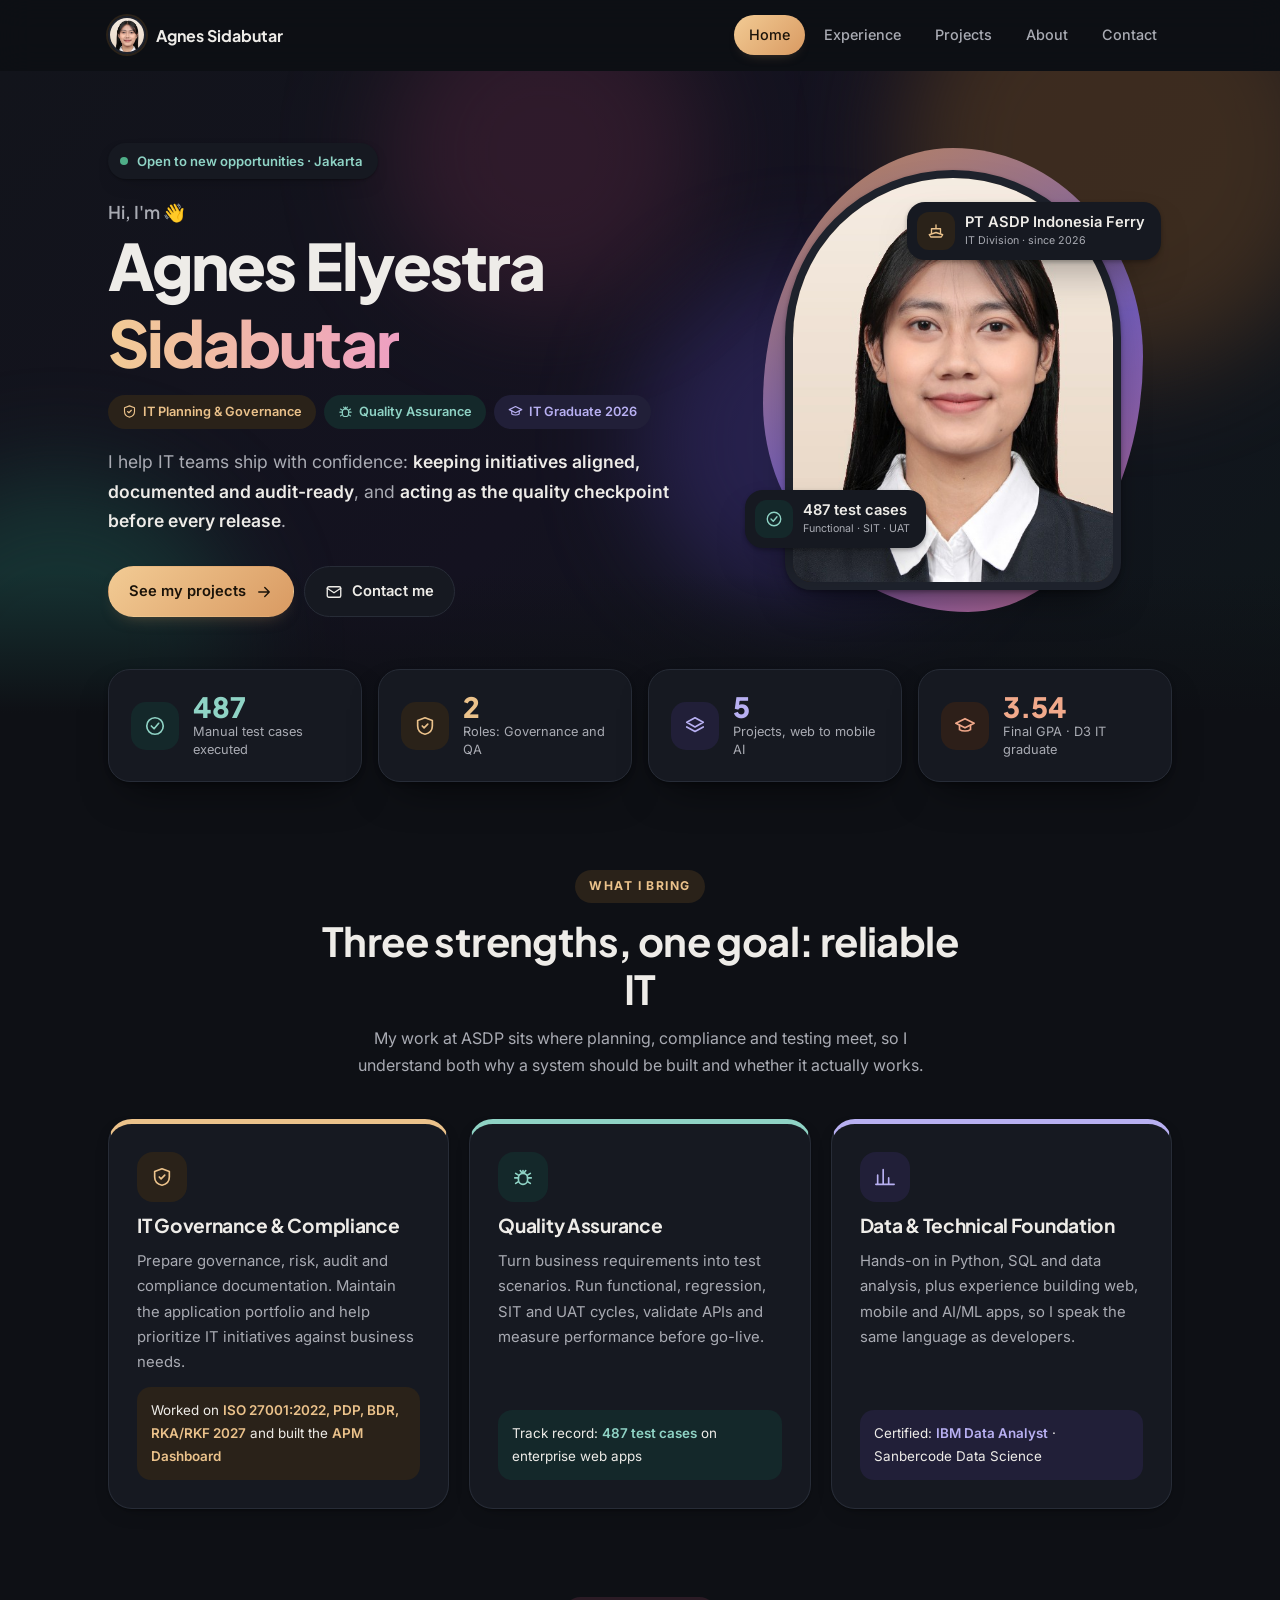
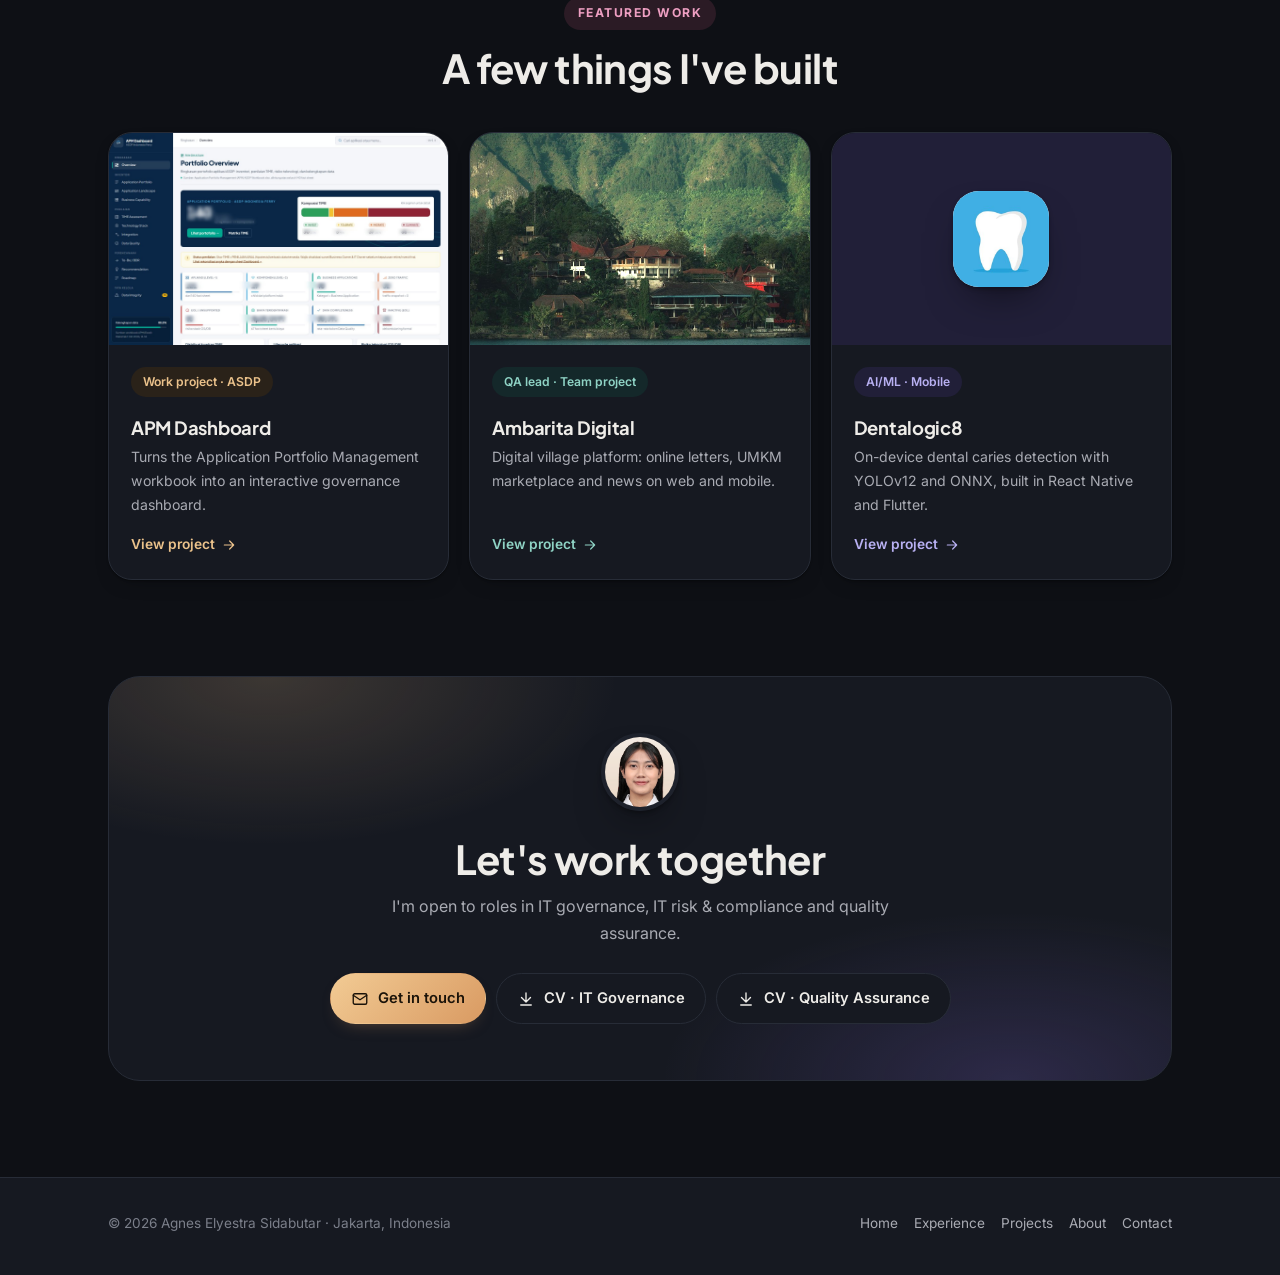
==== index.html @ a013c97b "Add personal portfolio website Five-page portfolio (home, experience, projects, about, contact) with" ====
<!doctype html>
<html lang="en">
<head>
<meta charset="utf-8">
<meta name="viewport" content="width=device-width, initial-scale=1">
<title>Agnes Elyestra Sidabutar</title>
<meta name="description" content="Agnes Elyestra Sidabutar — IT Planning & Governance and Quality Assurance.">
<link rel="preconnect" href="https://fonts.googleapis.com">
<link rel="preconnect" href="https://fonts.gstatic.com" crossorigin>
<link href="https://fonts.googleapis.com/css2?family=Plus+Jakarta+Sans:wght@500;600;700;800&family=Inter:wght@400;500;600&display=swap" rel="stylesheet">
<link rel="stylesheet" href="styles.css">
<script>document.documentElement.classList.add('js')</script>
</head>
<body>

<svg width="0" height="0" style="position:absolute" aria-hidden="true">
  <symbol id="i-check" viewBox="0 0 24 24"><circle cx="12" cy="12" r="9"/><path d="m8 12 3 3 5-6"/></symbol>
  <symbol id="i-shield" viewBox="0 0 24 24"><path d="M12 3 4 6v6c0 5 3.5 8 8 9 4.5-1 8-4 8-9V6z"/><path d="m9 12 2 2 4-4"/></symbol>
  <symbol id="i-bug" viewBox="0 0 24 24"><rect x="7" y="8" width="10" height="12" rx="5"/><path d="M12 8V5M9 5l1.5 2M15 5l-1.5 2M3 13h4M17 13h4M4 19l3-2M20 19l-3-2M4 8l3 2M20 8l-3 2"/></symbol>
  <symbol id="i-chart" viewBox="0 0 24 24"><path d="M4 20V10M10 20V4M16 20v-7M22 20H2"/></symbol>
  <symbol id="i-cap" viewBox="0 0 24 24"><path d="m2 9 10-5 10 5-10 5z"/><path d="M6 11v5c3 2 9 2 12 0v-5"/></symbol>
  <symbol id="i-mail" viewBox="0 0 24 24"><rect x="3" y="5" width="18" height="14" rx="2"/><path d="m3 7 9 6 9-6"/></symbol>
  <symbol id="i-down" viewBox="0 0 24 24"><path d="M12 4v12M6 10l6 6 6-6M5 20h14"/></symbol>
  <symbol id="i-ship" viewBox="0 0 24 24"><path d="M3 17l2 3h14l2-3-9-3z"/><path d="M6 15V9h12v6M12 4v5"/></symbol>
  <symbol id="i-layers" viewBox="0 0 24 24"><path d="m12 3 9 5-9 5-9-5z"/><path d="m3 13 9 5 9-5"/></symbol>
  <symbol id="i-arrow" viewBox="0 0 24 24"><path d="M5 12h14M13 6l6 6-6 6"/></symbol>
  <symbol id="i-menu" viewBox="0 0 24 24"><path d="M4 7h16M4 12h16M4 17h16"/></symbol>
</svg>

<header class="site-nav">
  <div class="wrap">
    <a class="logo" href="index.html"><img src="foto-profil.jpg" alt="">Agnes Sidabutar</a>
    <button class="menu-btn" id="menu-btn" aria-label="Open menu" aria-expanded="false" aria-controls="links"><svg class="i"><use href="#i-menu"/></svg></button>
    <nav class="links" id="links" aria-label="Main">
      <a href="index.html" aria-current="page">Home</a>
      <a href="experience.html">Experience</a>
      <a href="projects.html">Projects</a>
      <a href="about.html">About</a>
      <a href="contact.html">Contact</a>
    </nav>
  </div>
</header>

<main>
  <section class="hero" style="padding-top:72px">
    <div class="blob b1"></div><div class="blob b2"></div><div class="blob b3"></div><div class="blob b4"></div>
    <div class="wrap">
      <div>
        <div class="status"><span class="pulse"></span>Open to new opportunities · Jakarta</div>
        <p class="hello">Hi, I'm <span>👋</span></p>
        <h1>Agnes Elyestra <span class="grad-text">Sidabutar</span></h1>
        <div class="role-line">
          <span class="chip t-sky"><svg class="i" style="width:15px;height:15px"><use href="#i-shield"/></svg>IT Planning &amp; Governance</span>
          <span class="chip t-mint"><svg class="i" style="width:15px;height:15px"><use href="#i-bug"/></svg>Quality Assurance</span>
          <span class="chip t-lilac"><svg class="i" style="width:15px;height:15px"><use href="#i-cap"/></svg>IT Graduate 2026</span>
        </div>
        <p class="lede">I help IT teams ship with confidence: <b>keeping initiatives aligned, documented and audit-ready</b>, and <b>acting as the quality checkpoint before every release</b>.</p>
        <div class="cta">
          <a class="btn primary" href="projects.html">See my projects<svg class="i"><use href="#i-arrow"/></svg></a>
          <a class="btn" href="contact.html"><svg class="i"><use href="#i-mail"/></svg>Contact me</a>
        </div>
      </div>
      <aside class="portrait">
        <div class="ring-deco"></div>
        <div class="photo"><img src="foto-profil.jpg" alt="Portrait of Agnes Elyestra Sidabutar"></div>
        <div class="float f2 t-sky"><span class="dot"><svg class="i"><use href="#i-ship"/></svg></span><div><b>PT ASDP Indonesia Ferry</b><small>IT Division · since 2026</small></div></div>
        <div class="float f1 t-mint"><span class="dot"><svg class="i"><use href="#i-check"/></svg></span><div><b>487 test cases</b><small>Functional · SIT · UAT</small></div></div>
      </aside>
    </div>
  </section>

  <div class="wrap">
    <div class="metrics reveal">
      <div class="metric t-mint"><div class="pi"><svg class="i"><use href="#i-check"/></svg></div><div><strong data-count="487">487</strong><span>Manual test cases executed</span></div></div>
      <div class="metric t-sky"><div class="pi"><svg class="i"><use href="#i-shield"/></svg></div><div><strong>2</strong><span>Roles: Governance and QA</span></div></div>
      <div class="metric t-lilac"><div class="pi"><svg class="i"><use href="#i-layers"/></svg></div><div><strong>5</strong><span>Projects, web to mobile AI</span></div></div>
      <div class="metric t-peach"><div class="pi"><svg class="i"><use href="#i-cap"/></svg></div><div><strong>3.54</strong><span>Final GPA · D3 IT graduate</span></div></div>
    </div>

    <section>
      <div class="sec-head reveal">
        <div class="kicker t-sky">What I bring</div>
        <h2 class="sec-title">Three strengths, one goal: reliable IT</h2>
        <p class="sec-intro">My work at ASDP sits where planning, compliance and testing meet, so I understand both why a system should be built and whether it actually works.</p>
      </div>
      <div class="pillars">
        <div class="card pillar t-sky reveal">
          <div class="pi"><svg class="i"><use href="#i-shield"/></svg></div>
          <h3>IT Governance &amp; Compliance</h3>
          <p>Prepare governance, risk, audit and compliance documentation. Maintain the application portfolio and help prioritize IT initiatives against business needs.</p>
          <div class="proof">Worked on <b>ISO 27001:2022, PDP, BDR, RKA/RKF 2027</b> and built the <b>APM Dashboard</b></div>
        </div>
        <div class="card pillar t-mint reveal">
          <div class="pi"><svg class="i"><use href="#i-bug"/></svg></div>
          <h3>Quality Assurance</h3>
          <p>Turn business requirements into test scenarios. Run functional, regression, SIT and UAT cycles, validate APIs and measure performance before go-live.</p>
          <div class="proof">Track record: <b>487 test cases</b> on enterprise web apps</div>
        </div>
        <div class="card pillar t-lilac reveal">
          <div class="pi"><svg class="i"><use href="#i-chart"/></svg></div>
          <h3>Data &amp; Technical Foundation</h3>
          <p>Hands-on in Python, SQL and data analysis, plus experience building web, mobile and AI/ML apps, so I speak the same language as developers.</p>
          <div class="proof">Certified: <b>IBM Data Analyst</b> · Sanbercode Data Science</div>
        </div>
      </div>
    </section>

    <section>
      <div class="sec-head reveal">
        <div class="kicker t-pink">Featured work</div>
        <h2 class="sec-title">A few things I've built</h2>
      </div>
      <div class="preview-grid">
        <a class="card preview t-sky reveal" href="projects.html#apm">
          <div class="thumb"><img class="full" src="img/apm-overview.jpg" alt="APM Dashboard overview screen"></div>
          <div class="info">
            <span class="badge">Work project · ASDP</span>
            <h3>APM Dashboard</h3>
            <p>Turns the Application Portfolio Management workbook into an interactive governance dashboard.</p>
            <span class="more">View project<svg class="i" style="width:16px;height:16px"><use href="#i-arrow"/></svg></span>
          </div>
        </a>
        <a class="card preview t-mint reveal" href="projects.html#ambarita">
          <div class="thumb"><img class="full" src="img/ambarita-cover.jpg" alt="Ambarita village by Lake Toba" style="object-position:center;filter:brightness(1.2) saturate(1.05)"></div>
          <div class="info">
            <span class="badge">QA lead · Team project</span>
            <h3>Ambarita Digital</h3>
            <p>Digital village platform: online letters, UMKM marketplace and news on web and mobile.</p>
            <span class="more">View project<svg class="i" style="width:16px;height:16px"><use href="#i-arrow"/></svg></span>
          </div>
        </a>
        <a class="card preview t-lilac reveal" href="projects.html#dentalogic8">
          <div class="thumb"><img class="icon" src="img/dentalogic-logo.jpg" alt="Dentalogic8 app icon"></div>
          <div class="info">
            <span class="badge">AI/ML · Mobile</span>
            <h3>Dentalogic8</h3>
            <p>On-device dental caries detection with YOLOv12 and ONNX, built in React Native and Flutter.</p>
            <span class="more">View project<svg class="i" style="width:16px;height:16px"><use href="#i-arrow"/></svg></span>
          </div>
        </a>
      </div>
    </section>

    <div class="band reveal">
      <img class="avatar" src="foto-profil.jpg" alt="">
      <h2>Let's work together</h2>
      <p>I'm open to roles in IT governance, IT risk &amp; compliance and quality assurance.</p>
      <div class="cta">
        <a class="btn primary" href="contact.html"><svg class="i"><use href="#i-mail"/></svg>Get in touch</a>
        <a class="btn" href="Agnes_Elyestra_Sidabutar_.pdf" download><svg class="i"><use href="#i-down"/></svg>CV · IT Governance</a>
        <a class="btn" href="Agnes_Elyestra_Sidabutar_Resume_.pdf" download><svg class="i"><use href="#i-down"/></svg>CV · Quality Assurance</a>
      </div>
    </div>
  </div>
</main>

<footer class="site-foot">
  <div class="wrap">
    <span>© 2026 Agnes Elyestra Sidabutar · Jakarta, Indonesia</span>
    <nav class="foot-links" aria-label="Footer"><a href="index.html">Home</a><a href="experience.html">Experience</a><a href="projects.html">Projects</a><a href="about.html">About</a><a href="contact.html">Contact</a></nav>
  </div>
</footer>

<script src="app.js"></script>
</body>
</html>
---- styles.css ----
/* ===== Agnes Elyestra Sidabutar — portfolio styles (shared by every page) ===== */
:root{
  /* dark palette: midnight surfaces, warm gold accent, jewel-tone tints */
  --bg:#0e1015; --surface:#161921; --surface-2:#1e222c; --ink:#eeece8; --muted:#a9abb3; --faint:#7b7f8a;
  --line:#272c37; --accent:#e8bc84; --accent-ink:#1b1309;
  --grad-btn:linear-gradient(135deg,#f2cb94,#d99a62);
  --glow:rgba(217,154,98,.55);
  --sky-bg:#2a2219;   --sky-fg:#ebc28b;   /* gold */
  --mint-bg:#14282a;  --mint-fg:#8fd3c5;  /* teal */
  --lilac-bg:#211f38; --lilac-fg:#b8b0f2; /* violet */
  --peach-bg:#2d1f19; --peach-fg:#f1a98b; /* coral */
  --pink-bg:#2b1b25;  --pink-fg:#ee9fc2;  /* rose */
  --lemon-bg:#29271a; --lemon-fg:#e3d283; /* lemon */
  --shadow:0 2px 4px rgba(0,0,0,.3),0 20px 44px -20px rgba(0,0,0,.7);
  --shadow-sm:0 1px 2px rgba(0,0,0,.3),0 8px 22px -14px rgba(0,0,0,.6);
  color-scheme:dark;
}
.t-sky{--tint-bg:var(--sky-bg);--tint-fg:var(--sky-fg)}
.t-mint{--tint-bg:var(--mint-bg);--tint-fg:var(--mint-fg)}
.t-lilac{--tint-bg:var(--lilac-bg);--tint-fg:var(--lilac-fg)}
.t-peach{--tint-bg:var(--peach-bg);--tint-fg:var(--peach-fg)}
.t-pink{--tint-bg:var(--pink-bg);--tint-fg:var(--pink-fg)}
.t-lemon{--tint-bg:var(--lemon-bg);--tint-fg:var(--lemon-fg)}

*{box-sizing:border-box;margin:0;padding:0}
html{scroll-behavior:smooth;scroll-padding-top:90px}
body{background:var(--bg);color:var(--ink);font:16px/1.7 Inter,system-ui,sans-serif;-webkit-font-smoothing:antialiased;overflow-x:hidden;min-height:100vh;display:flex;flex-direction:column}
main{flex:1}
a{color:inherit}
b,strong{font-weight:600}
img{max-width:100%}
.wrap{max-width:1120px;margin:0 auto;padding:0 16px}
@media (min-width:700px){.wrap{padding:0 28px}}
h1,h2,h3,h4{font-family:'Plus Jakarta Sans',Inter,sans-serif;font-weight:700;line-height:1.2;letter-spacing:-.015em}
svg.i{width:18px;height:18px;flex:none;stroke:currentColor;fill:none;stroke-width:1.8;stroke-linecap:round;stroke-linejoin:round}

/* ---------- header / nav ---------- */
.site-nav{position:sticky;top:0;z-index:30;background:rgba(14,16,21,.78);backdrop-filter:blur(16px);border-bottom:1px solid transparent;transition:border-color .2s,box-shadow .2s}
.site-nav.solid{border-color:var(--line);box-shadow:0 6px 20px -16px rgba(120,85,60,.3)}
.site-nav .wrap{display:flex;align-items:center;justify-content:space-between;height:70px;gap:12px}
.logo{display:flex;align-items:center;gap:10px;font:700 1rem 'Plus Jakarta Sans',sans-serif;text-decoration:none}
.logo img{width:38px;height:38px;border-radius:50%;object-fit:cover;object-position:50% 18%;border:2px solid var(--surface-2);box-shadow:0 0 0 2px var(--sky-bg)}
.links{display:flex;gap:4px;align-items:center}
.links a{text-decoration:none;font-size:.9rem;font-weight:500;color:var(--muted);padding:8px 15px;border-radius:999px;transition:background .2s,color .2s}
.links a:hover{color:var(--accent);background:var(--sky-bg)}
.links a[aria-current="page"]{color:var(--accent-ink);background:var(--grad-btn);box-shadow:0 6px 14px -10px var(--glow)}
.menu-btn{display:none;border:1px solid var(--line);background:var(--surface);border-radius:12px;width:42px;height:42px;cursor:pointer;place-items:center;color:var(--ink)}
@media (max-width:860px){
  .menu-btn{display:grid}
  .links{position:absolute;top:70px;left:12px;right:12px;flex-direction:column;align-items:stretch;background:var(--surface);border:1px solid var(--line);border-radius:20px;padding:10px;box-shadow:var(--shadow);display:none}
  .links.open{display:flex}
  .links a{padding:12px 16px}
}

/* ---------- buttons, chips, kickers ---------- */
.cta{display:flex;flex-wrap:wrap;gap:10px}
.btn{display:inline-flex;align-items:center;gap:9px;padding:12px 20px;border-radius:999px;font-weight:600;font-size:.92rem;text-decoration:none;border:1px solid var(--line);background:var(--surface);color:var(--ink);transition:transform .15s,box-shadow .15s;cursor:pointer}
.btn:hover{transform:translateY(-2px);box-shadow:var(--shadow-sm)}
.btn.primary{background:var(--grad-btn);border-color:transparent;color:var(--accent-ink);box-shadow:0 8px 18px -12px var(--glow)}
.chip{display:inline-flex;align-items:center;gap:6px;font-size:.8rem;font-weight:600;padding:6px 14px;border-radius:999px;background:var(--tint-bg,var(--surface-2));color:var(--tint-fg,var(--ink))}
.kicker{display:inline-block;font-size:.76rem;font-weight:700;letter-spacing:.12em;text-transform:uppercase;color:var(--tint-fg,var(--accent));background:var(--tint-bg,var(--sky-bg));padding:6px 14px;border-radius:999px;margin-bottom:14px}
.badge{align-self:flex-start;display:inline-flex;align-items:center;gap:6px;font-size:.76rem;font-weight:600;padding:5px 12px;border-radius:999px;background:var(--tint-bg,var(--sky-bg));color:var(--tint-fg,var(--accent));margin-bottom:14px}
.tags{display:flex;flex-wrap:wrap;gap:6px;margin-top:auto}
.tag{font-size:.77rem;font-weight:500;padding:4px 12px;border-radius:999px;background:var(--surface-2);color:var(--muted)}
.card{background:var(--surface);border:1px solid var(--line);border-radius:24px;padding:28px;box-shadow:var(--shadow-sm)}
.pi{width:50px;height:50px;border-radius:16px;display:grid;place-items:center;background:var(--tint-bg,var(--sky-bg));color:var(--tint-fg,var(--accent));flex:none}
.pi svg{width:22px;height:22px}

/* ---------- home hero ---------- */
.hero{position:relative;overflow:hidden;padding:72px 0 96px;background:linear-gradient(135deg,#12141b 0%,#141220 50%,#0f171a 100%)}
.hero::after{content:"";position:absolute;left:0;right:0;bottom:0;height:140px;background:linear-gradient(transparent,var(--bg));pointer-events:none}
.blob{position:absolute;border-radius:50%;filter:blur(50px);pointer-events:none}
.blob.b1{width:440px;height:440px;background:#4a3420;top:-140px;right:-60px;opacity:.75}
.blob.b2{width:340px;height:340px;background:#2f2760;top:200px;right:300px;opacity:.7}
.blob.b3{width:320px;height:320px;background:#4a2238;top:-80px;left:30%;opacity:.5}
.blob.b4{width:360px;height:360px;background:#173a37;bottom:-120px;left:-120px;opacity:.8}
.hero .wrap{position:relative;z-index:1;display:grid;grid-template-columns:1.3fr 1fr;gap:56px;align-items:center}
@media (max-width:900px){.hero .wrap{grid-template-columns:1fr;gap:40px}}
.hero .wrap>*{min-width:0}
.status{display:inline-flex;align-items:center;gap:9px;font-size:.82rem;font-weight:600;color:var(--mint-fg);background:var(--surface);padding:7px 15px 7px 12px;border-radius:999px;margin-bottom:22px;box-shadow:var(--shadow-sm)}
.pulse{width:8px;height:8px;border-radius:50%;background:#4fae88;box-shadow:0 0 0 0 rgba(79,174,136,.45);animation:pulse 2.2s infinite}
@keyframes pulse{70%{box-shadow:0 0 0 8px rgba(79,174,136,0)}100%{box-shadow:0 0 0 0 rgba(79,174,136,0)}}
.hello{font:600 1.1rem 'Plus Jakarta Sans',sans-serif;color:var(--muted);margin-bottom:4px}
.hello span{display:inline-block;animation:wave 2.4s ease-in-out infinite;transform-origin:70% 70%}
@keyframes wave{0%,60%,100%{transform:rotate(0)}10%,30%{transform:rotate(14deg)}20%{transform:rotate(-8deg)}}
.hero h1{font-size:clamp(2.4rem,5.6vw,4rem);letter-spacing:-.03em;font-weight:800}
.grad-text{background:linear-gradient(90deg,#f2cb94,#ee9fc2);-webkit-background-clip:text;background-clip:text;color:transparent}
.role-line{display:flex;flex-wrap:wrap;gap:8px;margin-top:14px}
.lede{font-size:clamp(1rem,1.7vw,1.1rem);color:var(--muted);margin:18px 0 30px;max-width:52ch}
.lede b{color:var(--ink)}
.portrait{position:relative;justify-self:center;width:min(100%,380px);padding:22px}
.ring-deco{position:absolute;inset:0;border-radius:50% 50% 46% 54%/55% 45% 55% 45%;background:linear-gradient(150deg,#d99a62,#7c64d0 55%,#d9779f);opacity:.85;animation:morph 12s ease-in-out infinite}
@keyframes morph{50%{border-radius:44% 56% 52% 48%/48% 56% 44% 52%}}
.photo{position:relative;border-radius:200px 200px 32px 32px;overflow:hidden;aspect-ratio:4/5;background:var(--sky-bg);border:8px solid var(--surface-2);box-shadow:var(--shadow)}
.photo img{width:100%;height:100%;object-fit:cover;object-position:50% 20%;display:block}
.float{position:absolute;display:flex;align-items:center;gap:10px;background:var(--surface);color:var(--ink);border-radius:18px;padding:10px 16px 10px 10px;box-shadow:var(--shadow);font-size:.8rem;line-height:1.3;animation:bob 6s ease-in-out infinite}
.float b{display:block;font-size:.92rem}
.float small{color:var(--muted)}
.float .dot{width:38px;height:38px;border-radius:12px;display:grid;place-items:center;background:var(--tint-bg);color:var(--tint-fg);flex:none}
.float.f1{left:-18px;bottom:64px}
.float.f2{right:-18px;top:54px;animation-delay:-3s}
@keyframes bob{50%{transform:translateY(-7px)}}
@media (max-width:520px){.float.f1{left:0}.float.f2{right:0}}

/* ---------- sub-page header ---------- */
.page-head{position:relative;overflow:hidden;padding:64px 0 72px;text-align:center;background:radial-gradient(620px 260px at 18% 0%,rgba(232,188,132,.16),transparent 70%),radial-gradient(620px 280px at 82% 10%,rgba(124,100,208,.2),transparent 70%),radial-gradient(500px 220px at 50% 100%,rgba(238,159,194,.08),transparent 70%),var(--bg)}
.page-head::after{content:"";position:absolute;left:0;right:0;bottom:0;height:90px;background:linear-gradient(transparent,var(--bg))}
.page-head .wrap{position:relative;z-index:1}
.page-head h1{font-size:clamp(2.1rem,5vw,3.3rem);font-weight:800;letter-spacing:-.03em}
.page-head p{color:var(--muted);max-width:58ch;margin:12px auto 0;font-size:1.05rem}
.crumb{font-size:.82rem;color:var(--faint);margin-bottom:14px}
.crumb a{color:var(--accent);text-decoration:none}

/* ---------- sections ---------- */
section{padding:88px 0 0}
section.first{padding-top:24px}
.sec-head{margin-bottom:40px;text-align:center}
.sec-title{font-size:clamp(1.8rem,3.6vw,2.5rem);max-width:24ch;margin:0 auto}
.sec-intro{color:var(--muted);max-width:60ch;margin:12px auto 0}

/* metrics */
.metrics{display:grid;grid-template-columns:repeat(4,1fr);gap:16px;margin-top:-44px;position:relative;z-index:2}
.metric{background:var(--surface);border-radius:22px;padding:22px;box-shadow:var(--shadow);display:flex;gap:14px;align-items:center;border:1px solid var(--line)}
.metric .pi{width:48px;height:48px;border-radius:15px}
.metric strong{display:block;font:800 1.75rem/1.1 'Plus Jakarta Sans',sans-serif;color:var(--tint-fg)}
.metric span{display:block;font-size:.8rem;color:var(--muted);line-height:1.4}
@media (max-width:900px){.metrics{grid-template-columns:1fr 1fr}}
@media (max-width:480px){.metrics{grid-template-columns:1fr}}

/* pillars */
.pillars{display:grid;grid-template-columns:repeat(3,1fr);gap:20px}
@media (max-width:900px){.pillars{grid-template-columns:1fr}}
.pillar{display:flex;flex-direction:column;gap:12px;transition:transform .25s,box-shadow .25s;position:relative;overflow:hidden;border-top:5px solid var(--tint-fg)}
.pillar:hover{transform:translateY(-5px);box-shadow:var(--shadow)}
.pillar h3{font-size:1.2rem}
.pillar p{font-size:.93rem;color:var(--muted)}
.proof{margin-top:auto;padding:12px 14px;border-radius:14px;background:var(--tint-bg);font-size:.84rem}
.proof b{color:var(--tint-fg)}

/* featured work preview (home) */
.preview-grid{display:grid;grid-template-columns:repeat(3,1fr);gap:20px}
@media (max-width:900px){.preview-grid{grid-template-columns:1fr}}
.preview{display:flex;flex-direction:column;text-decoration:none;padding:0;overflow:hidden;transition:transform .25s,box-shadow .25s}
.preview:hover{transform:translateY(-5px);box-shadow:var(--shadow)}
.preview .thumb{aspect-ratio:16/10;background:var(--tint-bg);display:grid;place-items:center;overflow:hidden;position:relative}
.preview .thumb img.full{width:100%;height:100%;object-fit:cover;object-position:top}
.preview .thumb img.icon{width:96px;height:96px;border-radius:26px;box-shadow:var(--shadow);background:#FFFFFF;object-fit:contain}
.preview .thumb .over{position:absolute;inset:auto 12px 12px auto}
.preview .info{padding:22px;display:flex;flex-direction:column;gap:6px;flex:1}
.preview h3{font-size:1.15rem}
.preview p{font-size:.88rem;color:var(--muted)}
.more{margin-top:auto;padding-top:10px;font-size:.86rem;font-weight:600;color:var(--tint-fg);display:flex;align-items:center;gap:6px}

/* CTA band */
.band{margin-top:96px;border-radius:32px;padding:56px 28px;text-align:center;background:radial-gradient(500px 240px at 15% 0%,rgba(232,188,132,.18),transparent 70%),radial-gradient(500px 240px at 85% 100%,rgba(124,100,208,.22),transparent 70%),var(--surface);border:1px solid var(--line);position:relative;overflow:hidden}
.band h2{font-size:clamp(1.7rem,4vw,2.5rem);margin-bottom:10px}
.band p{color:var(--muted);max-width:52ch;margin:0 auto 26px}
.band .cta{justify-content:center}
.band .avatar{width:78px;height:78px;border-radius:50%;object-fit:cover;object-position:50% 18%;border:4px solid var(--surface-2);box-shadow:var(--shadow);margin-bottom:16px}

/* ---------- experience page ---------- */
.exp{display:grid;grid-template-columns:300px 1fr;gap:24px}
@media (max-width:900px){.exp{grid-template-columns:1fr}}
.exp>*{min-width:0}
.exp-side{position:sticky;top:100px;align-self:start}
@media (max-width:900px){.exp-side{position:static}}
.org{display:flex;gap:14px;align-items:center;margin-bottom:16px}
.org h3{font-size:1.15rem}
.org .small{font-size:.85rem;color:var(--muted)}
.kv{list-style:none;display:grid;gap:10px;font-size:.88rem;margin-top:14px}
.kv li{display:flex;justify-content:space-between;gap:12px;border-top:1px dashed var(--line);padding-top:10px}
.kv span{color:var(--muted)}
.tabs{display:flex;flex-wrap:wrap;background:var(--surface-2);border-radius:999px;padding:5px;margin-bottom:22px;gap:4px}
.tabs button{flex:1 1 auto;border:0;background:transparent;color:var(--muted);font:600 .88rem Inter,sans-serif;padding:10px 14px;border-radius:999px;cursor:pointer;display:flex;align-items:center;justify-content:center;gap:8px}
.tabs button[aria-selected="true"]{background:var(--grad-btn);color:var(--accent-ink);box-shadow:0 8px 16px -12px var(--glow)}
.panel[hidden]{display:none}
.highlights{display:grid;grid-template-columns:repeat(3,1fr);gap:12px;margin-bottom:24px}
@media (max-width:620px){.highlights{grid-template-columns:1fr}}
.hl{background:var(--tint-bg);border-radius:18px;padding:15px 17px}
.hl strong{display:block;font:800 1.3rem 'Plus Jakarta Sans',sans-serif;color:var(--tint-fg)}
.hl span{font-size:.8rem;color:var(--muted)}
.bullets{list-style:none;display:grid;gap:14px}
.bullets li{display:grid;grid-template-columns:22px 1fr;gap:10px;font-size:.95rem;color:var(--muted)}
.bullets li svg{color:var(--accent);margin-top:3px}
.bullets li b{color:var(--ink)}
.flow{display:grid;grid-template-columns:repeat(6,1fr);margin-top:24px;counter-reset:step}
@media (max-width:900px){.flow{grid-template-columns:repeat(3,1fr);row-gap:22px}}
@media (max-width:520px){.flow{grid-template-columns:repeat(2,1fr)}}
.step{position:relative;padding-right:10px}
.step::before{counter-increment:step;content:"0" counter(step);display:grid;place-items:center;width:42px;height:42px;border-radius:14px;background:var(--tint-bg);color:var(--tint-fg);font:800 .82rem 'Plus Jakarta Sans',sans-serif;position:relative;z-index:1}
.step::after{content:"";position:absolute;top:21px;left:48px;right:6px;border-top:2px dotted var(--line)}
.step:last-child::after{display:none}
.step h4{font-size:.92rem;margin:12px 0 4px}
.step p{font-size:.8rem;color:var(--muted);line-height:1.5}
.mini{display:grid;grid-template-columns:repeat(3,1fr);gap:20px}
@media (max-width:900px){.mini{grid-template-columns:1fr}}
.when{display:inline-block;font-size:.76rem;color:var(--tint-fg);background:var(--tint-bg);font-weight:600;padding:4px 11px;border-radius:999px}
.mini h3{font-size:1.08rem;margin:12px 0 2px}
.mini .role{font-size:.84rem;color:var(--faint);margin-bottom:10px}
.mini p{font-size:.9rem;color:var(--muted)}

/* ---------- projects page ---------- */
.jump{display:flex;flex-wrap:wrap;justify-content:center;gap:8px;margin-top:22px}
.jump a{text-decoration:none}
.feature{display:grid;grid-template-columns:1.15fr 1fr;padding:0;overflow:hidden;margin-bottom:28px}
@media (max-width:900px){.feature{grid-template-columns:1fr}}
.feature>*{min-width:0}
.feature .body{padding:34px;display:flex;flex-direction:column}
.feature.flip .body{order:2}
@media (max-width:900px){.feature.flip .body{order:0}}
.visual{background:var(--tint-bg);padding:34px;display:flex;flex-direction:column;justify-content:center;gap:12px}
.vrow{display:flex;justify-content:space-between;align-items:center;gap:12px;background:rgba(255,255,255,.05);border-radius:14px;padding:12px 16px}
.vrow span{font-size:.85rem;color:var(--muted)}
.vrow strong{font:700 1.1rem 'Plus Jakarta Sans',sans-serif;color:var(--tint-fg);text-align:right}
.app-id{display:flex;align-items:center;gap:14px;margin-bottom:6px}
.app-id img{width:60px;height:60px;border-radius:18px;flex:none;box-shadow:var(--shadow-sm);background:#FFFFFF;object-fit:contain}
.app-id b{display:block;font:700 1.05rem 'Plus Jakarta Sans',sans-serif}
.app-id small{color:var(--muted)}
.scene{position:relative;border-radius:18px;overflow:hidden;aspect-ratio:16/9;box-shadow:var(--shadow-sm)}
.scene img{width:100%;height:100%;object-fit:cover;display:block;filter:saturate(1.05) brightness(1.12)}
.scene figcaption{position:absolute;left:12px;bottom:12px;font-size:.76rem;font-weight:600;color:var(--mint-fg);background:rgba(14,16,21,.85);padding:4px 11px;border-radius:999px}
.shots{grid-column:1/-1;padding:30px 30px 0;background:linear-gradient(180deg,var(--sky-bg),transparent)}
@media (max-width:600px){.shots{padding:16px 16px 0}}
.browser{border-radius:16px;overflow:hidden;border:1px solid var(--line);box-shadow:var(--shadow);background:var(--surface)}
.bar{display:flex;align-items:center;gap:7px;padding:10px 14px;background:var(--surface-2);border-bottom:1px solid var(--line)}
.bar i{width:10px;height:10px;border-radius:50%}
.bar i:nth-child(1){background:#eba7a0}.bar i:nth-child(2){background:#ebd08f}.bar i:nth-child(3){background:#a5d4b5}
.bar span{margin-left:10px;font-size:.75rem;color:var(--muted);background:var(--surface);padding:3px 12px;border-radius:999px;flex:1;max-width:340px;white-space:nowrap;overflow:hidden;text-overflow:ellipsis}
.shot-view{display:block;width:100%;border:0;padding:0;background:none;cursor:zoom-in}
.shot-view img{display:block;width:100%;height:auto;aspect-ratio:16/10;object-fit:cover;object-position:top}
.shot-tabs{display:flex;flex-wrap:wrap;gap:8px;margin-top:16px}
.shot-tabs button{border:1px solid var(--line);background:var(--surface);color:var(--muted);font:600 .82rem Inter,sans-serif;padding:8px 15px;border-radius:999px;cursor:pointer}
.shot-tabs button[aria-selected="true"]{background:var(--grad-btn);border-color:transparent;color:var(--accent-ink)}
.shot-note{font-size:.78rem;color:var(--faint);margin-top:10px}
.proj-head{display:flex;justify-content:space-between;gap:12px;align-items:baseline;flex-wrap:wrap}
.proj h3{font-size:1.3rem}
.feature h3{font-size:1.75rem}
.date{font-size:.8rem;color:var(--faint);white-space:nowrap}
.kind{font-size:.86rem;font-weight:600;color:var(--tint-fg,var(--accent));margin:4px 0 12px}
.desc{font-size:.95rem;color:var(--muted)}
.proj ul{padding-left:18px;font-size:.9rem;display:grid;gap:7px;margin:16px 0 20px;color:var(--muted)}
.proj ul li::marker{color:var(--tint-fg,var(--accent))}
.proj ul b{color:var(--ink)}
.pipe{display:flex;flex-wrap:wrap;align-items:center;gap:6px;margin:16px 0 4px;font-size:.8rem;font-weight:600}
.pipe span{padding:6px 12px;border-radius:999px;background:var(--sky-bg);color:var(--sky-fg)}
.pipe i{font-style:normal;color:var(--faint)}
.grid2{display:grid;grid-template-columns:repeat(2,1fr);gap:24px}
@media (max-width:800px){.grid2{grid-template-columns:1fr}}
.grid2 .proj{display:flex;flex-direction:column}
.proj-icon{width:56px;height:56px;border-radius:18px;display:grid;place-items:center;background:var(--tint-bg);color:var(--tint-fg);margin-bottom:16px}
.proj-icon svg{width:26px;height:26px}

/* ---------- about page ---------- */
.about-intro{display:grid;grid-template-columns:280px 1fr;gap:28px;align-items:center}
@media (max-width:800px){.about-intro{grid-template-columns:1fr;text-align:center}}
.about-intro .pic{width:100%;max-width:280px;aspect-ratio:4/5;object-fit:cover;object-position:50% 20%;border-radius:140px 140px 28px 28px;border:8px solid var(--surface-2);box-shadow:var(--shadow);margin:0 auto;display:block;background:var(--sky-bg)}
.about-intro p{color:var(--muted)}
.about-intro p+p{margin-top:12px}
.about-intro .facts{display:flex;flex-wrap:wrap;gap:8px;margin-top:18px}
@media (max-width:800px){.about-intro .facts{justify-content:center}}
.skills{display:grid;grid-template-columns:repeat(3,1fr);gap:20px}
@media (max-width:900px){.skills{grid-template-columns:repeat(2,1fr)}}
@media (max-width:560px){.skills{grid-template-columns:1fr}}
.skills h3{display:flex;align-items:center;gap:12px;font-size:1rem;margin-bottom:16px}
.skills h3 .pi{width:42px;height:42px;border-radius:13px}
.skills h3 .pi svg{width:19px;height:19px}
.skills .tag{background:var(--tint-bg);color:var(--tint-fg)}
.edu{display:grid;grid-template-columns:1fr 1fr;gap:20px}
@media (max-width:900px){.edu{grid-template-columns:1fr}}
.gpa{display:flex;align-items:center;gap:18px;margin:18px 0}
.ring{--p:88.5;width:88px;height:88px;border-radius:50%;background:conic-gradient(#f2cb94 0,#d99a62 calc(var(--p)*1%),var(--surface-2) 0);display:grid;place-items:center;flex:none}
.ring div{width:70px;height:70px;border-radius:50%;background:var(--surface);display:grid;place-items:center;font:800 1.15rem 'Plus Jakarta Sans',sans-serif}
.cert{display:flex;gap:14px;padding:18px 0;border-top:1px dashed var(--line)}
.cert:first-of-type{border-top:0;padding-top:0}
.cert .pi{width:46px;height:46px}
.cert h4{font-size:1rem}
.cert p{font-size:.87rem;color:var(--muted);margin-top:4px}
.small-muted{font-size:.85rem;color:var(--muted)}

/* ---------- contact page ---------- */
.contact-grid{display:grid;grid-template-columns:1fr 1fr;gap:20px}
@media (max-width:800px){.contact-grid{grid-template-columns:1fr}}
.contact-card{display:flex;gap:16px;align-items:center;text-decoration:none;transition:transform .2s,box-shadow .2s}
.contact-card:hover{transform:translateY(-4px);box-shadow:var(--shadow)}
.contact-card small{display:block;color:var(--faint);font-size:.8rem}
.contact-card b{font-size:1.02rem;word-break:break-word}
.contact-card .go{margin-left:auto;color:var(--tint-fg)}
.cv-card{display:flex;flex-direction:column;gap:10px}
.cv-card h3{font-size:1.15rem}
.cv-card p{font-size:.9rem;color:var(--muted)}

/* ---------- footer ---------- */
.site-foot{margin-top:96px;padding:34px 0 40px;border-top:1px solid var(--line);background:var(--surface)}
.site-foot .wrap{display:flex;flex-wrap:wrap;justify-content:space-between;align-items:center;gap:16px;font-size:.85rem;color:var(--faint)}
.foot-links{display:flex;flex-wrap:wrap;gap:16px}
.foot-links a{text-decoration:none;color:var(--muted)}
.foot-links a:hover{color:var(--accent)}

/* lightbox */
.lightbox{position:fixed;inset:0;z-index:50;background:rgba(59,45,36,.75);backdrop-filter:blur(4px);display:grid;place-items:center;padding:16px;cursor:zoom-out}
.lightbox[hidden]{display:none}
.lightbox img{max-width:min(1440px,100%);max-height:100%;border-radius:14px;box-shadow:0 20px 60px rgba(0,0,0,.4)}

/* reveal */
.js .reveal{opacity:0;transform:translateY(18px);transition:opacity .7s ease,transform .7s ease}
.js .reveal.in{opacity:1;transform:none}
@media (prefers-reduced-motion:reduce){
  .js .reveal{opacity:1;transform:none;transition:none}
  .pulse,.float,.ring-deco,.hello span{animation:none}
  html{scroll-behavior:auto}
}
@media print{
  .site-nav,.menu-btn,.tabs,.cta,.blob,.site-foot{display:none!important}
  .panel[hidden]{display:block!important}
  .js .reveal{opacity:1;transform:none}
}
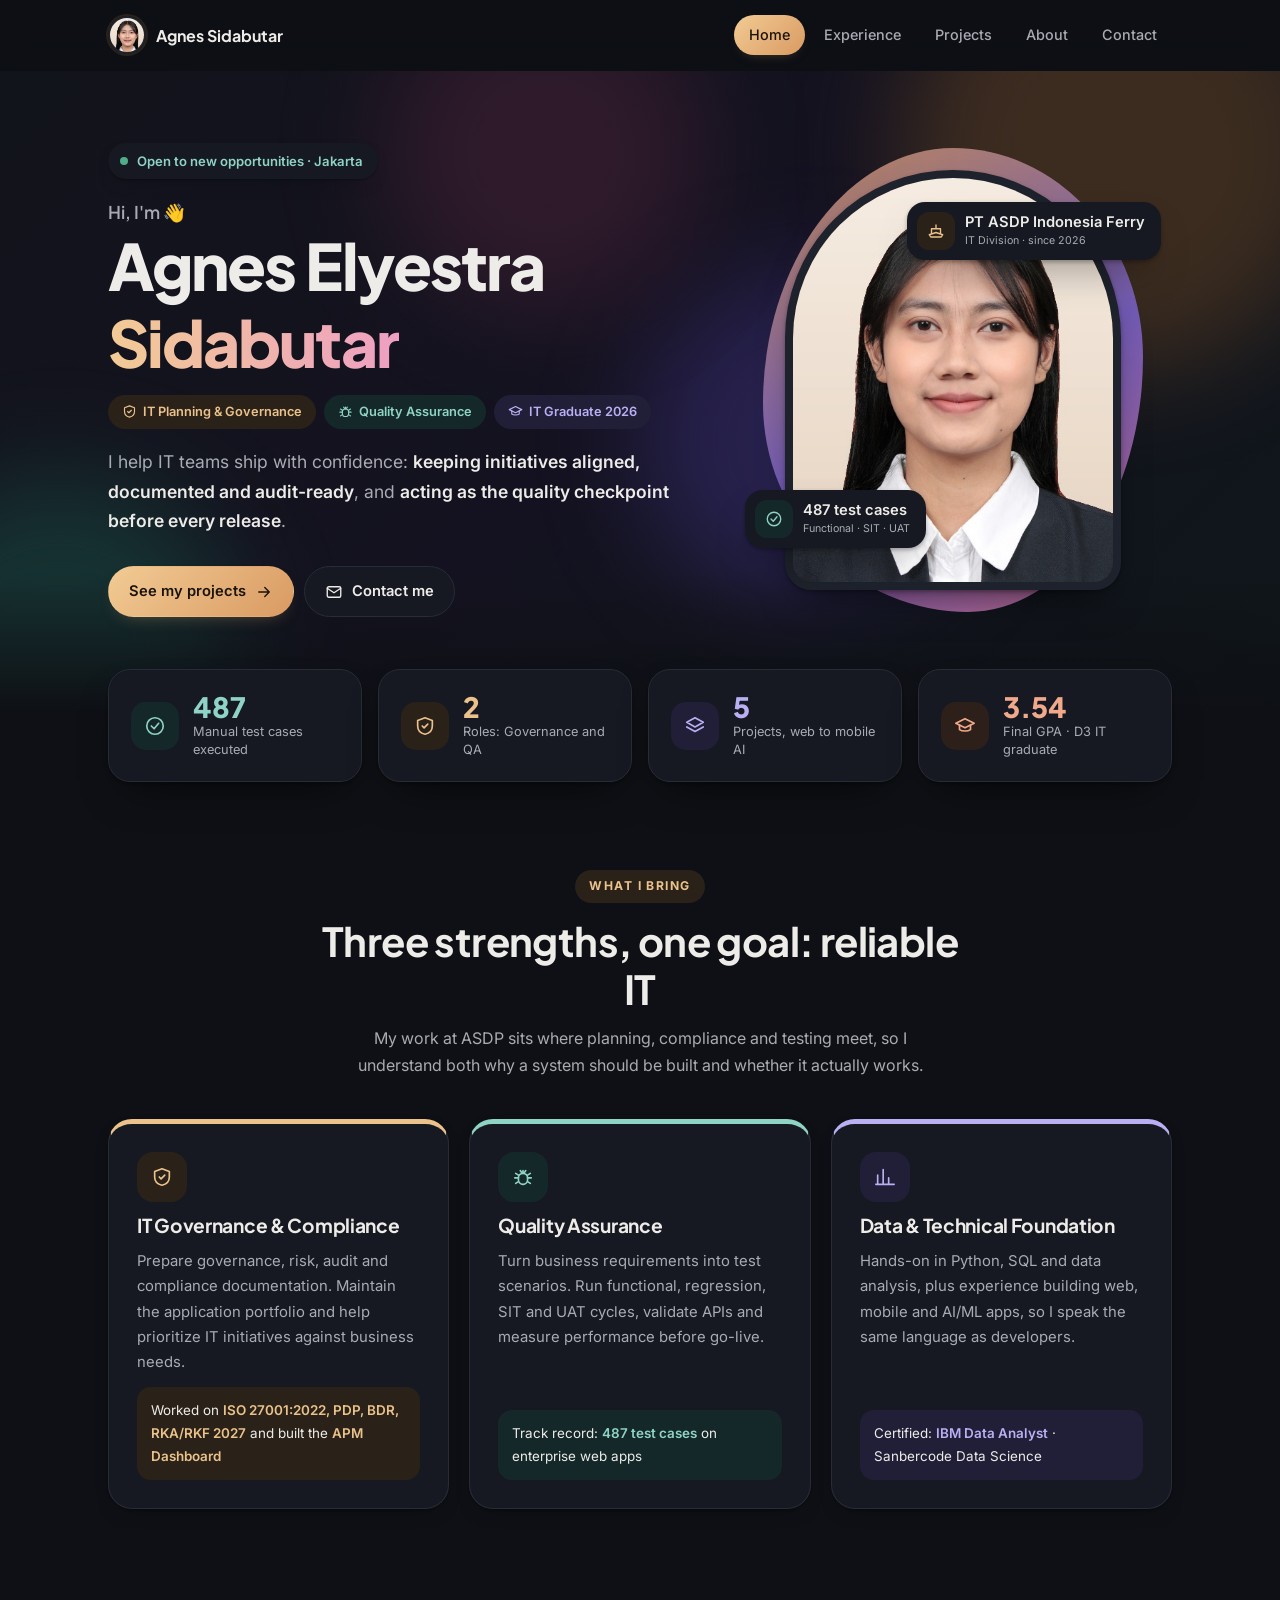
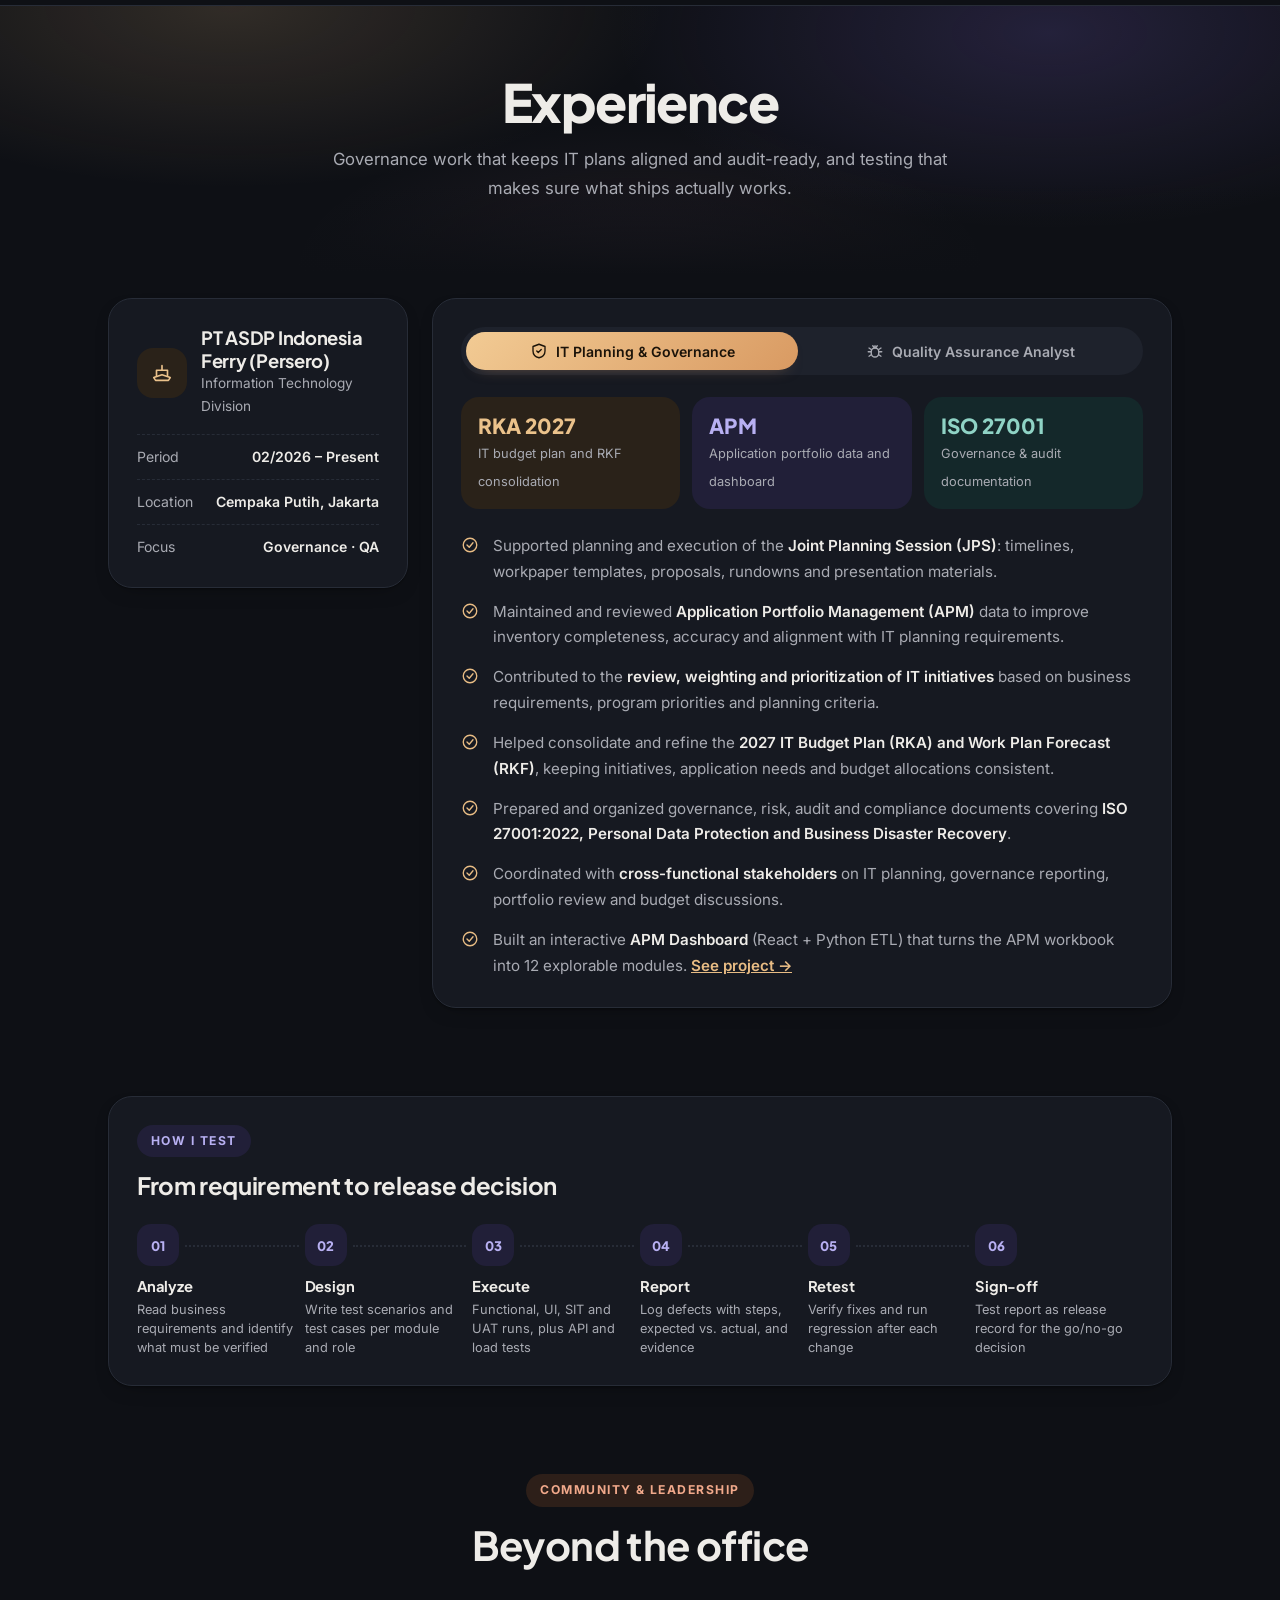
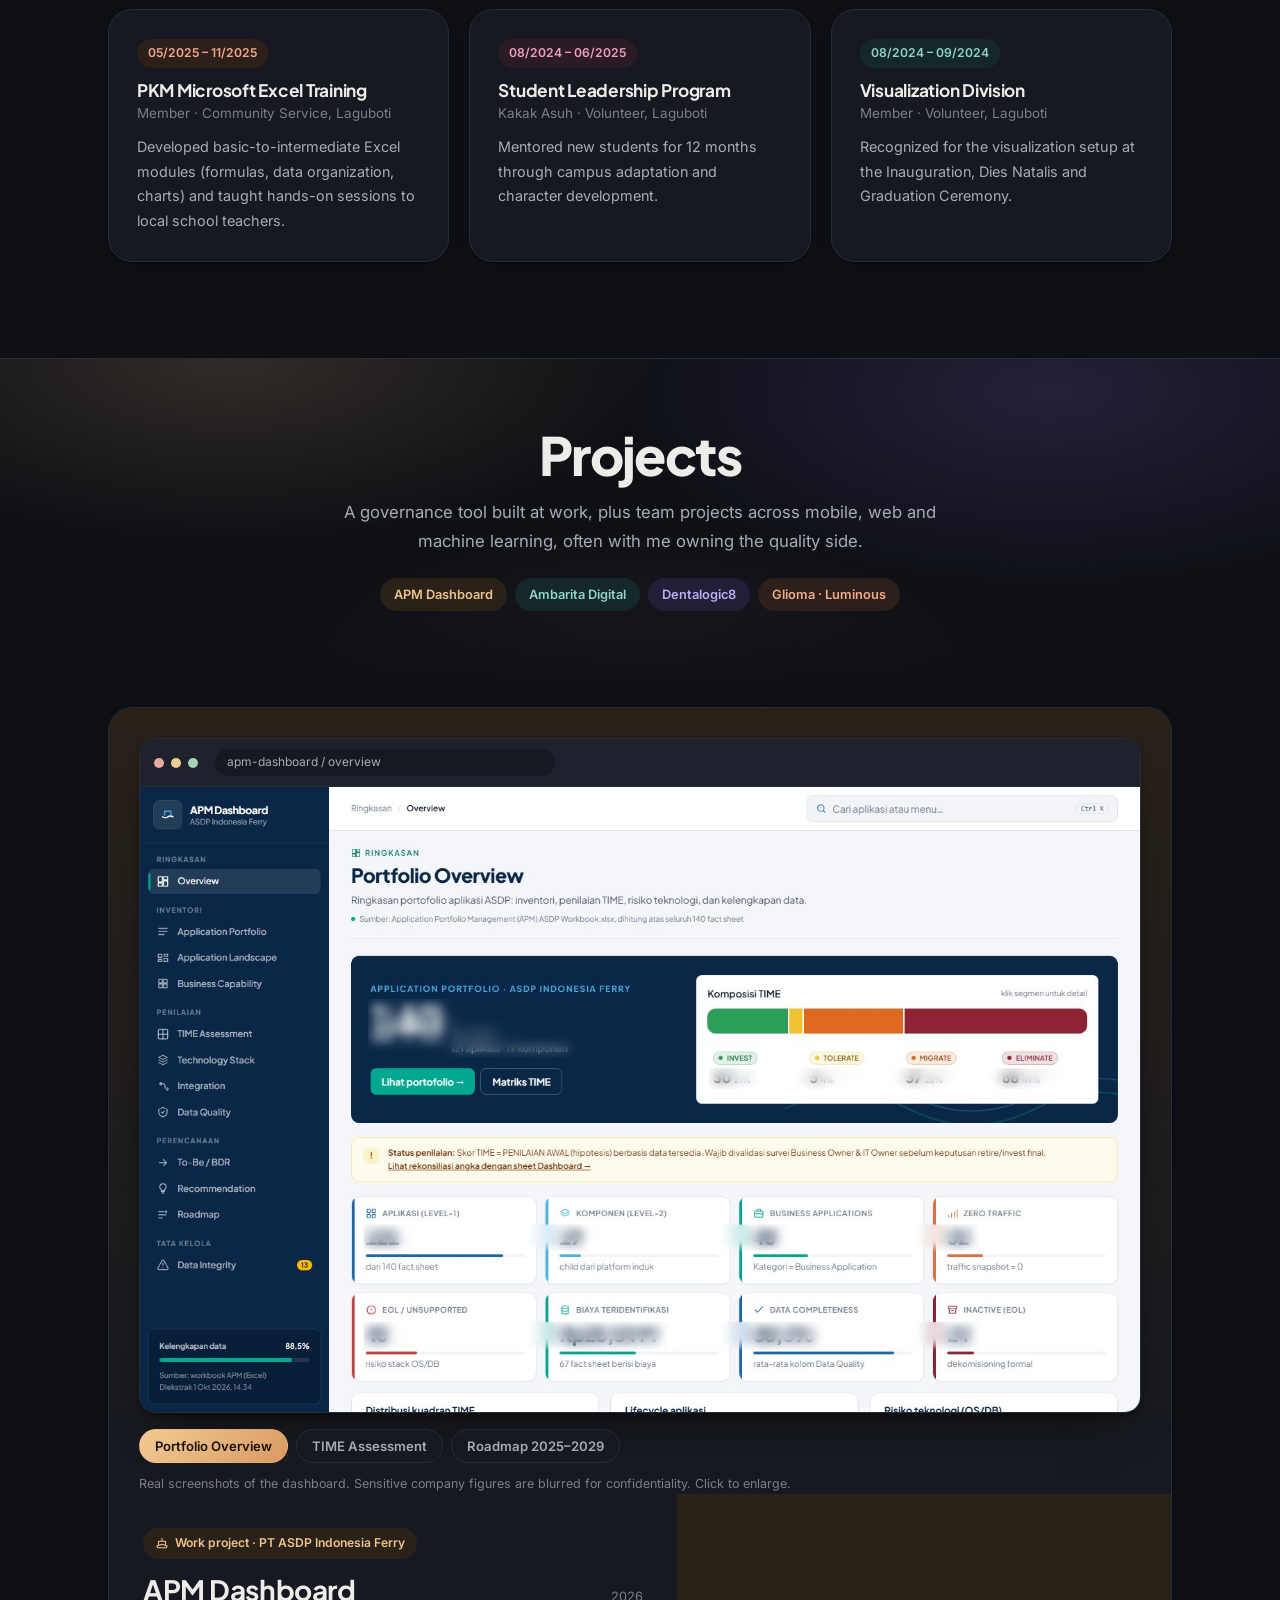
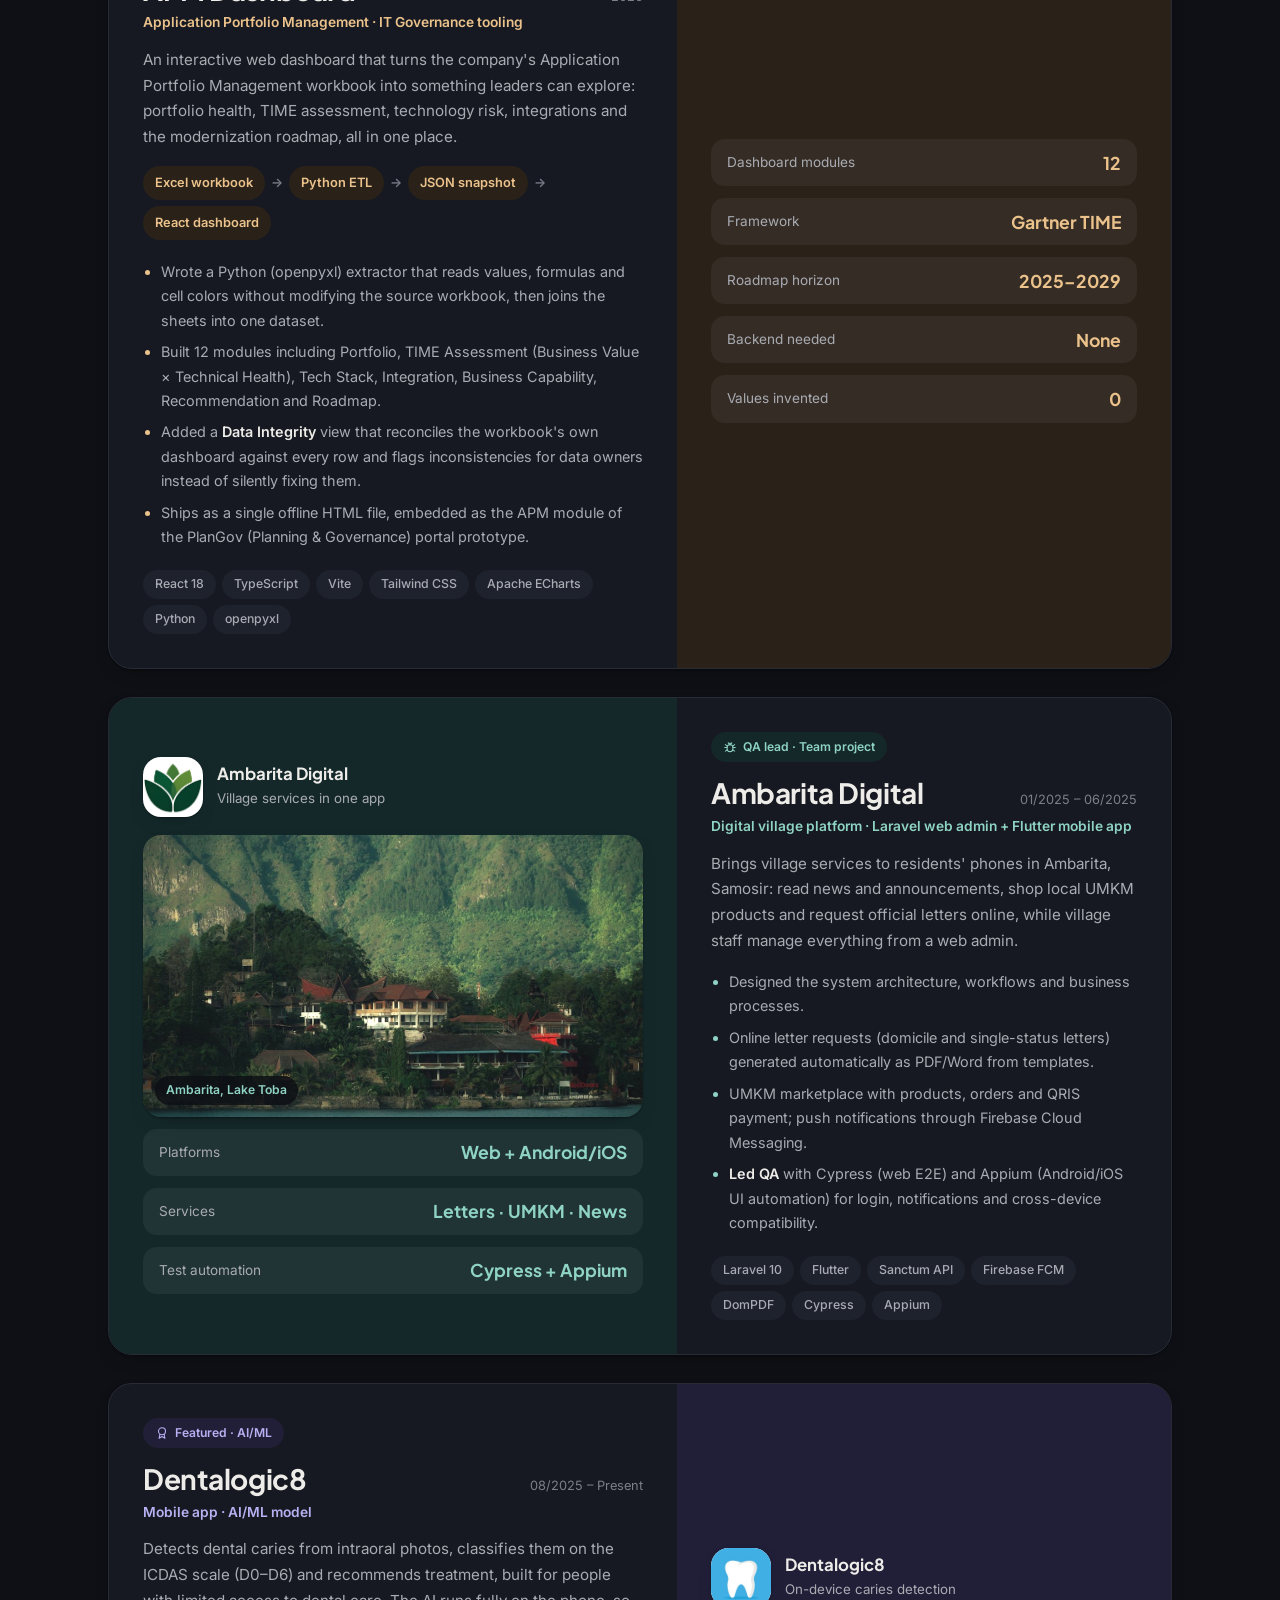
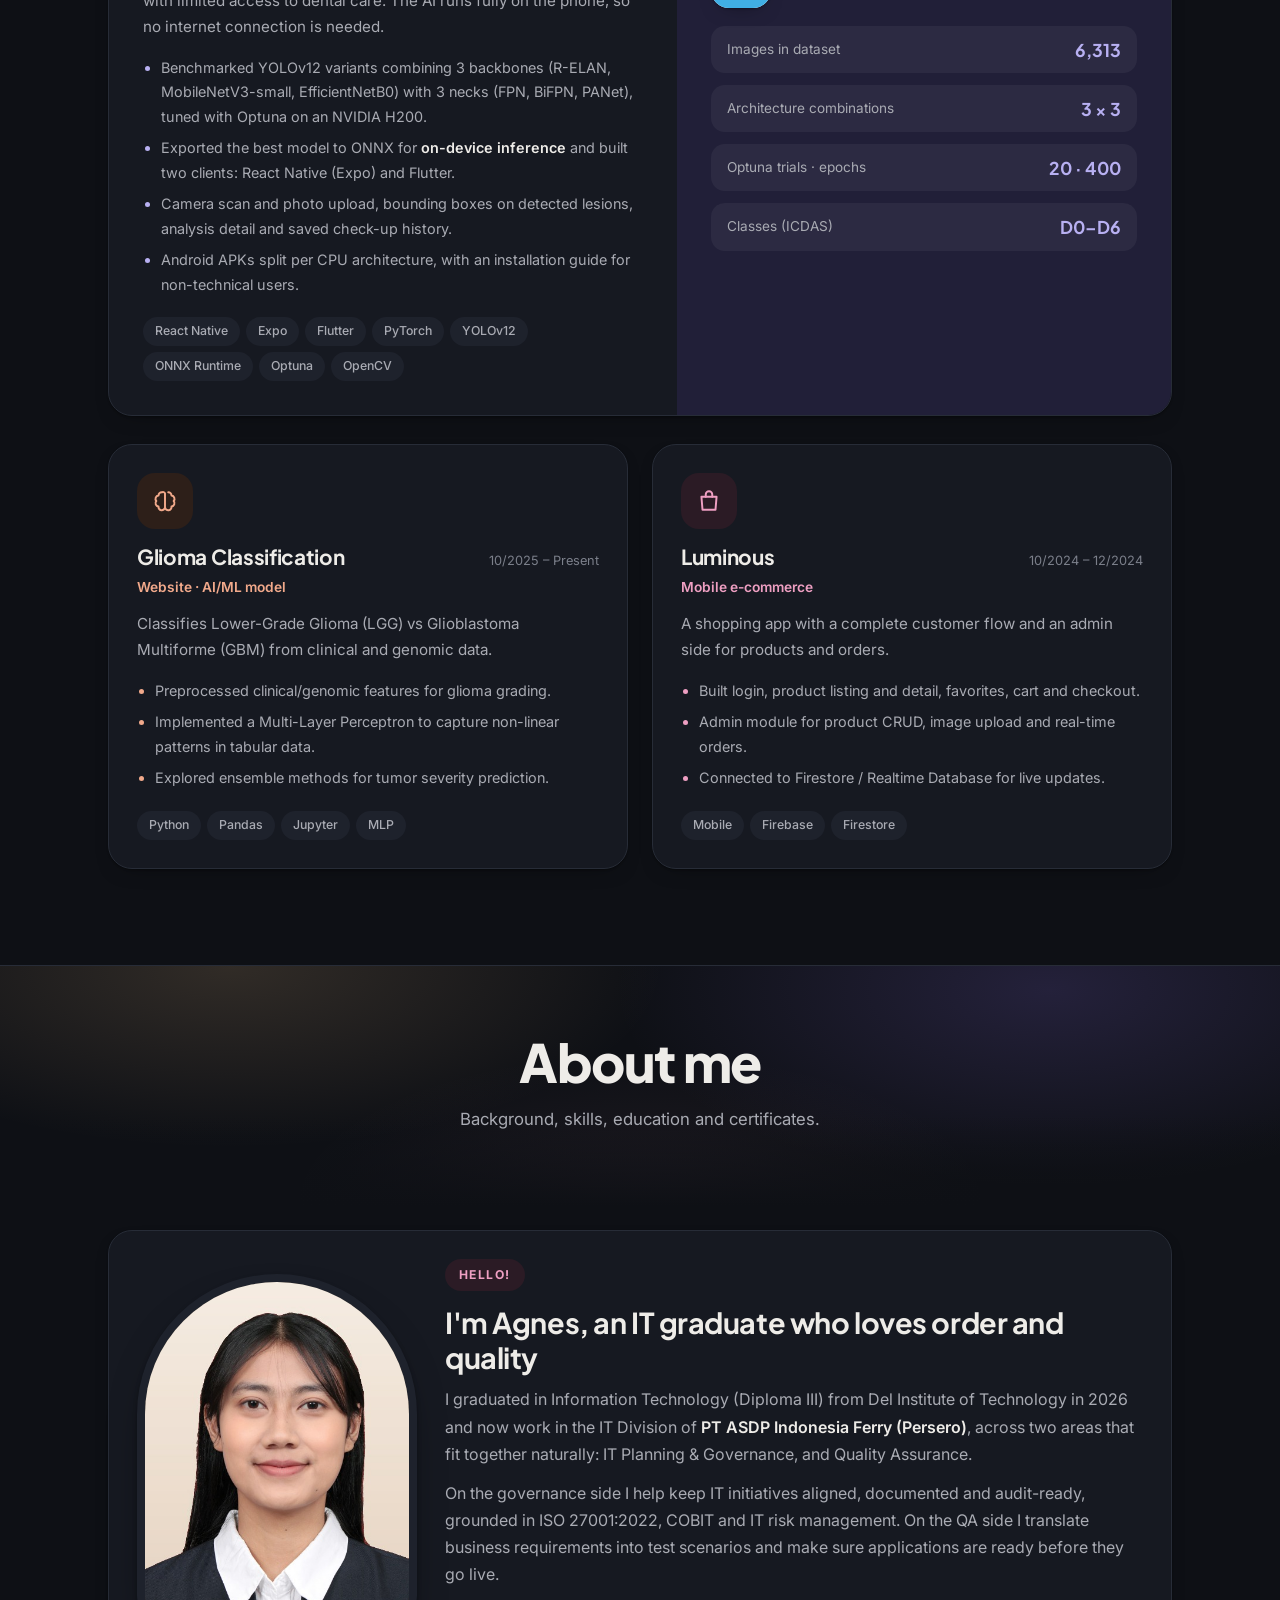
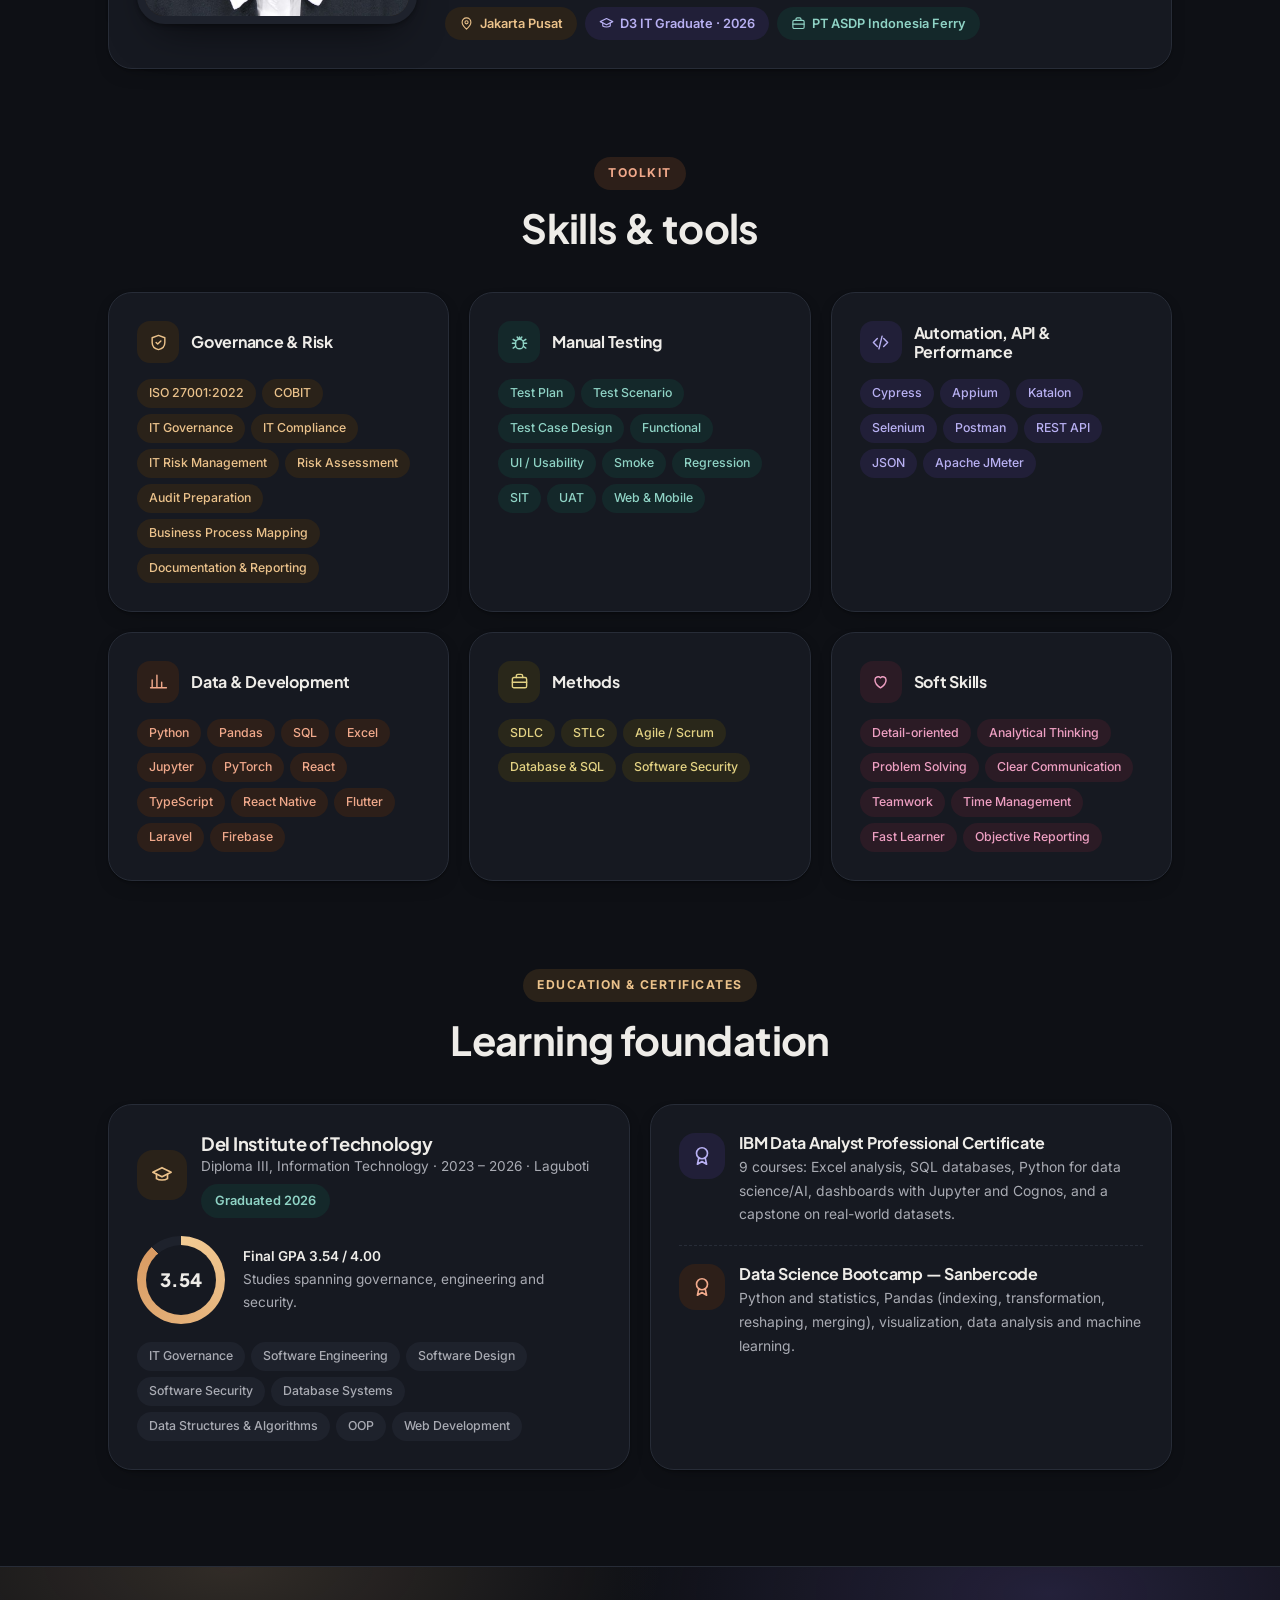
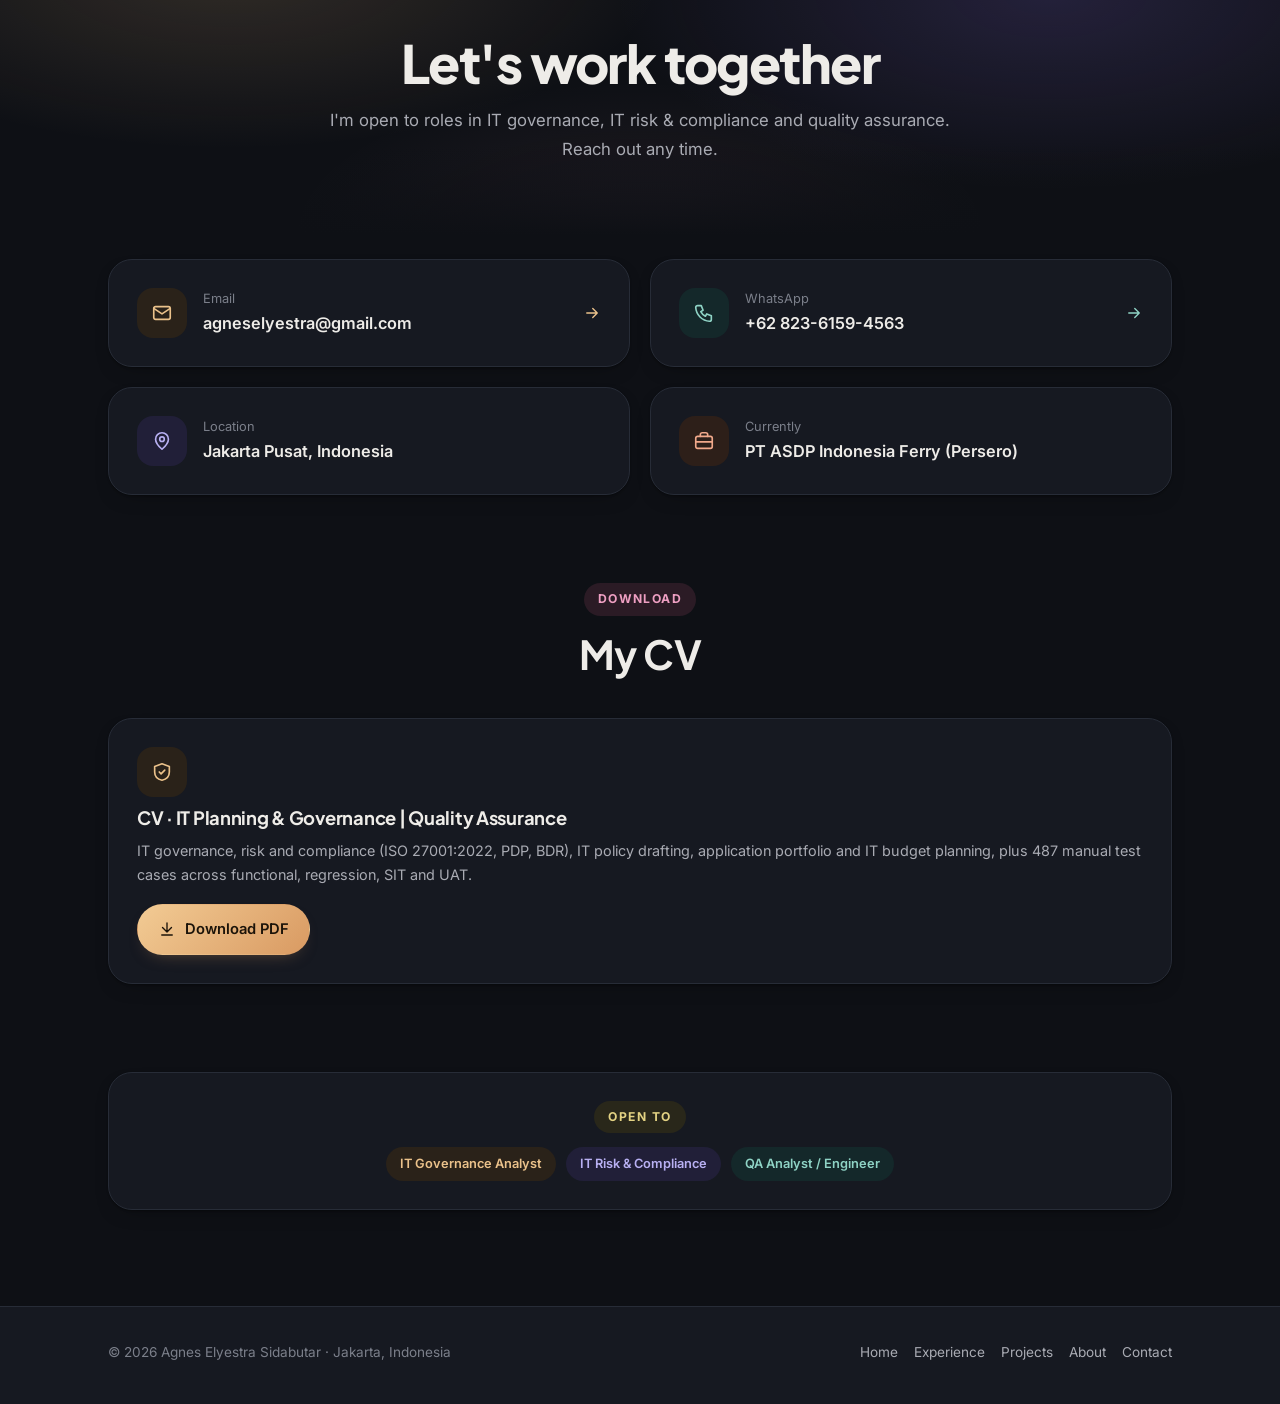
==== commit 80eb3e0a: "Turn portfolio into a single landing page with the new CV Merge Home, Experience, Projects, About an" ====
--- a/index.html
+++ b/index.html
@@ -25,24 +25,33 @@
   <symbol id="i-layers" viewBox="0 0 24 24"><path d="m12 3 9 5-9 5-9-5z"/><path d="m3 13 9 5 9-5"/></symbol>
   <symbol id="i-arrow" viewBox="0 0 24 24"><path d="M5 12h14M13 6l6 6-6 6"/></symbol>
   <symbol id="i-menu" viewBox="0 0 24 24"><path d="M4 7h16M4 12h16M4 17h16"/></symbol>
+  <symbol id="i-award" viewBox="0 0 24 24"><circle cx="12" cy="9" r="6"/><path d="m8.5 14-1.5 7 5-3 5 3-1.5-7"/></symbol>
+  <symbol id="i-brain" viewBox="0 0 24 24"><path d="M9 4a3 3 0 0 0-3 3 3 3 0 0 0-2 5 3 3 0 0 0 2 5 3 3 0 0 0 6 1V5a2 2 0 0 0-3-1zM15 4a3 3 0 0 1 3 3 3 3 0 0 1 2 5 3 3 0 0 1-2 5 3 3 0 0 1-6 1"/></symbol>
+  <symbol id="i-bag" viewBox="0 0 24 24"><path d="M5 8h14l-1 12H6z"/><path d="M9 8V6a3 3 0 0 1 6 0v2"/></symbol>
+  <symbol id="i-brief" viewBox="0 0 24 24"><rect x="3" y="7" width="18" height="13" rx="2"/><path d="M8 7V5a2 2 0 0 1 2-2h4a2 2 0 0 1 2 2v2M3 13h18"/></symbol>
+  <symbol id="i-code" viewBox="0 0 24 24"><path d="m8 7-5 5 5 5M16 7l5 5-5 5M14 4l-4 16"/></symbol>
+  <symbol id="i-heart" viewBox="0 0 24 24"><path d="M12 20s-7-4.5-7-10a4 4 0 0 1 7-2.6A4 4 0 0 1 19 10c0 5.5-7 10-7 10z"/></symbol>
+  <symbol id="i-pin" viewBox="0 0 24 24"><path d="M12 21s-7-6.2-7-11a7 7 0 0 1 14 0c0 4.8-7 11-7 11z"/><circle cx="12" cy="10" r="2.5"/></symbol>
+  <symbol id="i-phone" viewBox="0 0 24 24"><path d="M5 4h4l2 5-2.5 1.5a11 11 0 0 0 5 5L15 13l5 2v4a2 2 0 0 1-2 2A16 16 0 0 1 3 6a2 2 0 0 1 2-2z"/></symbol>
 </svg>
 
 <header class="site-nav">
   <div class="wrap">
-    <a class="logo" href="index.html"><img src="foto-profil.jpg" alt="">Agnes Sidabutar</a>
+    <a class="logo" href="#home"><img src="foto-profil.jpg" alt="">Agnes Sidabutar</a>
     <button class="menu-btn" id="menu-btn" aria-label="Open menu" aria-expanded="false" aria-controls="links"><svg class="i"><use href="#i-menu"/></svg></button>
     <nav class="links" id="links" aria-label="Main">
-      <a href="index.html" aria-current="page">Home</a>
-      <a href="experience.html">Experience</a>
-      <a href="projects.html">Projects</a>
-      <a href="about.html">About</a>
-      <a href="contact.html">Contact</a>
+      <a href="#home" aria-current="true">Home</a>
+      <a href="#experience">Experience</a>
+      <a href="#projects">Projects</a>
+      <a href="#about">About</a>
+      <a href="#contact">Contact</a>
     </nav>
   </div>
 </header>
 
 <main>
-  <section class="hero" style="padding-top:72px">
+
+  <section class="hero" id="home" style="padding-top:72px">
     <div class="blob b1"></div><div class="blob b2"></div><div class="blob b3"></div><div class="blob b4"></div>
     <div class="wrap">
       <div>
@@ -56,8 +65,8 @@
         </div>
         <p class="lede">I help IT teams ship with confidence: <b>keeping initiatives aligned, documented and audit-ready</b>, and <b>acting as the quality checkpoint before every release</b>.</p>
         <div class="cta">
-          <a class="btn primary" href="projects.html">See my projects<svg class="i"><use href="#i-arrow"/></svg></a>
-          <a class="btn" href="contact.html"><svg class="i"><use href="#i-mail"/></svg>Contact me</a>
+          <a class="btn primary" href="#projects">See my projects<svg class="i"><use href="#i-arrow"/></svg></a>
+          <a class="btn" href="#contact"><svg class="i"><use href="#i-mail"/></svg>Contact me</a>
         </div>
       </div>
       <aside class="portrait">
@@ -104,60 +113,416 @@
         </div>
       </div>
     </section>
+  </div>
+
+  <div class="page-head chapter" id="experience" style="--h1:#f1efe6;--h2:#f6ece2;--h3:#f3e9e1">
+    <div class="wrap">
+      <h1>Experience</h1>
+      <p>Governance work that keeps IT plans aligned and audit-ready, and testing that makes sure what ships actually works.</p>
+    </div>
+  </div>
+
+  <div class="wrap">
+    <section class="first">
+      <div class="exp">
+        <div class="exp-side card reveal">
+          <div class="org">
+            <div class="pi t-sky"><svg class="i"><use href="#i-ship"/></svg></div>
+            <div>
+              <h3>PT ASDP Indonesia Ferry (Persero)</h3>
+              <div class="small">Information Technology Division</div>
+            </div>
+          </div>
+          <ul class="kv">
+            <li><span>Period</span><b>02/2026 – Present</b></li>
+            <li><span>Location</span><b>Cempaka Putih, Jakarta</b></li>
+            <li><span>Focus</span><b>Governance · QA</b></li>
+          </ul>
+        </div>
+
+        <div class="card reveal">
+          <div class="tabs" role="tablist">
+            <button role="tab" aria-selected="true" aria-controls="p-gov" id="t-gov"><svg class="i"><use href="#i-shield"/></svg>IT Planning &amp; Governance</button>
+            <button role="tab" aria-selected="false" aria-controls="p-qa" id="t-qa"><svg class="i"><use href="#i-bug"/></svg>Quality Assurance Analyst</button>
+          </div>
+
+          <div class="panel" id="p-gov" role="tabpanel" aria-labelledby="t-gov">
+            <div class="highlights">
+              <div class="hl t-sky"><strong>RKA 2027</strong><span>IT budget plan and RKF consolidation</span></div>
+              <div class="hl t-lilac"><strong>APM</strong><span>Application portfolio data and dashboard</span></div>
+              <div class="hl t-mint"><strong>ISO 27001</strong><span>Governance &amp; audit documentation</span></div>
+            </div>
+            <ul class="bullets">
+              <li><svg class="i"><use href="#i-check"/></svg><span>Supported planning and execution of the <b>Joint Planning Session (JPS)</b>: timelines, workpaper templates, proposals, rundowns and presentation materials.</span></li>
+              <li><svg class="i"><use href="#i-check"/></svg><span>Maintained and reviewed <b>Application Portfolio Management (APM)</b> data to improve inventory completeness, accuracy and alignment with IT planning requirements.</span></li>
+              <li><svg class="i"><use href="#i-check"/></svg><span>Contributed to the <b>review, weighting and prioritization of IT initiatives</b> based on business requirements, program priorities and planning criteria.</span></li>
+              <li><svg class="i"><use href="#i-check"/></svg><span>Helped consolidate and refine the <b>2027 IT Budget Plan (RKA) and Work Plan Forecast (RKF)</b>, keeping initiatives, application needs and budget allocations consistent.</span></li>
+              <li><svg class="i"><use href="#i-check"/></svg><span>Prepared and organized governance, risk, audit and compliance documents covering <b>ISO 27001:2022, Personal Data Protection and Business Disaster Recovery</b>.</span></li>
+              <li><svg class="i"><use href="#i-check"/></svg><span>Coordinated with <b>cross-functional stakeholders</b> on IT planning, governance reporting, portfolio review and budget discussions.</span></li>
+              <li><svg class="i"><use href="#i-check"/></svg><span>Built an interactive <b>APM Dashboard</b> (React + Python ETL) that turns the APM workbook into 12 explorable modules. <a href="#apm" style="color:var(--accent);font-weight:600">See project →</a></span></li>
+            </ul>
+          </div>
+
+          <div class="panel" id="p-qa" role="tabpanel" aria-labelledby="t-qa" hidden>
+            <div class="highlights">
+              <div class="hl t-mint"><strong>487</strong><span>Manual test cases executed</span></div>
+              <div class="hl t-sky"><strong>SIT · UAT</strong><span>Across modules and user roles</span></div>
+              <div class="hl t-peach"><strong>API · Load</strong><span>Postman and Apache JMeter</span></div>
+            </div>
+            <ul class="bullets">
+              <li><svg class="i"><use href="#i-check"/></svg><span>Analyzed business requirement documents and turned them into <b>test scenarios and test cases</b> for internal enterprise web applications.</span></li>
+              <li><svg class="i"><use href="#i-check"/></svg><span>Designed and executed <b>487 manual test cases</b> covering functional, UI, user-flow, SIT and UAT testing across multiple modules and user roles.</span></li>
+              <li><svg class="i"><use href="#i-check"/></svg><span>Logged defects with <b>steps to reproduce, expected vs. actual results and evidence</b>, and helped developers reproduce issues.</span></li>
+              <li><svg class="i"><use href="#i-check"/></svg><span>Ran <b>retesting and regression testing</b> after fixes and system changes to stop defects from coming back.</span></li>
+              <li><svg class="i"><use href="#i-check"/></svg><span>Validated <b>REST API endpoints in Postman</b>: status codes, JSON response structure and data integrity.</span></li>
+              <li><svg class="i"><use href="#i-check"/></svg><span>Ran <b>performance tests with Apache JMeter</b> to measure response time and stability under load.</span></li>
+              <li><svg class="i"><use href="#i-check"/></svg><span>Prepared test reports as release records to support <b>go/no-go decisions</b> before deployment, and aligned testing with release schedules.</span></li>
+            </ul>
+          </div>
+        </div>
+      </div>
+    </section>
+
+    <section>
+      <div class="card t-lilac reveal">
+        <div class="kicker">How I test</div>
+        <h2 style="font-size:1.5rem">From requirement to release decision</h2>
+        <div class="flow">
+          <div class="step"><h4>Analyze</h4><p>Read business requirements and identify what must be verified</p></div>
+          <div class="step"><h4>Design</h4><p>Write test scenarios and test cases per module and role</p></div>
+          <div class="step"><h4>Execute</h4><p>Functional, UI, SIT and UAT runs, plus API and load tests</p></div>
+          <div class="step"><h4>Report</h4><p>Log defects with steps, expected vs. actual, and evidence</p></div>
+          <div class="step"><h4>Retest</h4><p>Verify fixes and run regression after each change</p></div>
+          <div class="step"><h4>Sign-off</h4><p>Test report as release record for the go/no-go decision</p></div>
+        </div>
+      </div>
+    </section>
 
     <section>
       <div class="sec-head reveal">
-        <div class="kicker t-pink">Featured work</div>
-        <h2 class="sec-title">A few things I've built</h2>
-      </div>
-      <div class="preview-grid">
-        <a class="card preview t-sky reveal" href="projects.html#apm">
-          <div class="thumb"><img class="full" src="img/apm-overview.jpg" alt="APM Dashboard overview screen"></div>
-          <div class="info">
-            <span class="badge">Work project · ASDP</span>
-            <h3>APM Dashboard</h3>
-            <p>Turns the Application Portfolio Management workbook into an interactive governance dashboard.</p>
-            <span class="more">View project<svg class="i" style="width:16px;height:16px"><use href="#i-arrow"/></svg></span>
-          </div>
+        <div class="kicker t-peach">Community &amp; leadership</div>
+        <h2 class="sec-title">Beyond the office</h2>
+      </div>
+      <div class="mini">
+        <div class="card t-peach reveal">
+          <span class="when">05/2025 – 11/2025</span>
+          <h3>PKM Microsoft Excel Training</h3>
+          <div class="role">Member · Community Service, Laguboti</div>
+          <p>Developed basic-to-intermediate Excel modules (formulas, data organization, charts) and taught hands-on sessions to local school teachers.</p>
+        </div>
+        <div class="card t-pink reveal">
+          <span class="when">08/2024 – 06/2025</span>
+          <h3>Student Leadership Program</h3>
+          <div class="role">Kakak Asuh · Volunteer, Laguboti</div>
+          <p>Mentored new students for 12 months through campus adaptation and character development.</p>
+        </div>
+        <div class="card t-mint reveal">
+          <span class="when">08/2024 – 09/2024</span>
+          <h3>Visualization Division</h3>
+          <div class="role">Member · Volunteer, Laguboti</div>
+          <p>Recognized for the visualization setup at the Inauguration, Dies Natalis and Graduation Ceremony.</p>
+        </div>
+      </div>
+    </section>
+
+  </div>
+
+  <div class="page-head chapter" id="projects" style="--h1:#f3e9e1;--h2:#f6ece2;--h3:#f4ebe6">
+    <div class="wrap">
+      <h1>Projects</h1>
+      <p>A governance tool built at work, plus team projects across mobile, web and machine learning, often with me owning the quality side.</p>
+      <div class="jump">
+        <a class="chip t-sky" href="#apm">APM Dashboard</a>
+        <a class="chip t-mint" href="#ambarita">Ambarita Digital</a>
+        <a class="chip t-lilac" href="#dentalogic8">Dentalogic8</a>
+        <a class="chip t-peach" href="#more">Glioma · Luminous</a>
+      </div>
+    </div>
+  </div>
+
+  <div class="wrap">
+    <section class="first">
+
+      <!-- APM -->
+      <article class="card proj feature t-sky reveal" id="apm">
+        <div class="shots">
+          <div class="browser">
+            <div class="bar"><i></i><i></i><i></i><span id="shot-url">apm-dashboard / overview</span></div>
+            <button class="shot-view" id="shot-open" aria-label="Enlarge screenshot">
+              <img id="shot-img" src="img/apm-overview.jpg" alt="APM Dashboard overview page">
+            </button>
+          </div>
+          <div class="shot-tabs" role="group" aria-label="APM Dashboard screens">
+            <button aria-selected="true" data-src="img/apm-overview.jpg" data-url="overview" data-alt="APM Dashboard overview page">Portfolio Overview</button>
+            <button aria-selected="false" data-src="img/apm-time.jpg" data-url="time-assessment" data-alt="TIME Assessment scatter matrix">TIME Assessment</button>
+            <button aria-selected="false" data-src="img/apm-roadmap.jpg" data-url="roadmap" data-alt="Roadmap 2025–2029 Gantt view">Roadmap 2025–2029</button>
+          </div>
+          <p class="shot-note">Real screenshots of the dashboard. Sensitive company figures are blurred for confidentiality. Click to enlarge.</p>
+        </div>
+        <div class="body">
+          <span class="badge"><svg class="i" style="width:14px;height:14px"><use href="#i-ship"/></svg>Work project · PT ASDP Indonesia Ferry</span>
+          <div class="proj-head"><h3>APM Dashboard</h3><span class="date">2026</span></div>
+          <div class="kind">Application Portfolio Management · IT Governance tooling</div>
+          <p class="desc">An interactive web dashboard that turns the company's Application Portfolio Management workbook into something leaders can explore: portfolio health, TIME assessment, technology risk, integrations and the modernization roadmap, all in one place.</p>
+          <div class="pipe"><span>Excel workbook</span><i>→</i><span>Python ETL</span><i>→</i><span>JSON snapshot</span><i>→</i><span>React dashboard</span></div>
+          <ul>
+            <li>Wrote a Python (openpyxl) extractor that reads values, formulas and cell colors without modifying the source workbook, then joins the sheets into one dataset.</li>
+            <li>Built 12 modules including Portfolio, TIME Assessment (Business Value × Technical Health), Tech Stack, Integration, Business Capability, Recommendation and Roadmap.</li>
+            <li>Added a <b>Data Integrity</b> view that reconciles the workbook's own dashboard against every row and flags inconsistencies for data owners instead of silently fixing them.</li>
+            <li>Ships as a single offline HTML file, embedded as the APM module of the PlanGov (Planning &amp; Governance) portal prototype.</li>
+          </ul>
+          <div class="tags"><span class="tag">React 18</span><span class="tag">TypeScript</span><span class="tag">Vite</span><span class="tag">Tailwind CSS</span><span class="tag">Apache ECharts</span><span class="tag">Python</span><span class="tag">openpyxl</span></div>
+        </div>
+        <div class="visual">
+          <div class="vrow"><span>Dashboard modules</span><strong>12</strong></div>
+          <div class="vrow"><span>Framework</span><strong>Gartner TIME</strong></div>
+          <div class="vrow"><span>Roadmap horizon</span><strong>2025–2029</strong></div>
+          <div class="vrow"><span>Backend needed</span><strong>None</strong></div>
+          <div class="vrow"><span>Values invented</span><strong>0</strong></div>
+        </div>
+      </article>
+
+      <!-- Ambarita -->
+      <article class="card proj feature flip t-mint reveal" id="ambarita">
+        <div class="body">
+          <span class="badge"><svg class="i" style="width:14px;height:14px"><use href="#i-bug"/></svg>QA lead · Team project</span>
+          <div class="proj-head"><h3>Ambarita Digital</h3><span class="date">01/2025 – 06/2025</span></div>
+          <div class="kind">Digital village platform · Laravel web admin + Flutter mobile app</div>
+          <p class="desc">Brings village services to residents' phones in Ambarita, Samosir: read news and announcements, shop local UMKM products and request official letters online, while village staff manage everything from a web admin.</p>
+          <ul>
+            <li>Designed the system architecture, workflows and business processes.</li>
+            <li>Online letter requests (domicile and single-status letters) generated automatically as PDF/Word from templates.</li>
+            <li>UMKM marketplace with products, orders and QRIS payment; push notifications through Firebase Cloud Messaging.</li>
+            <li><b>Led QA</b> with Cypress (web E2E) and Appium (Android/iOS UI automation) for login, notifications and cross-device compatibility.</li>
+          </ul>
+          <div class="tags"><span class="tag">Laravel 10</span><span class="tag">Flutter</span><span class="tag">Sanctum API</span><span class="tag">Firebase FCM</span><span class="tag">DomPDF</span><span class="tag">Cypress</span><span class="tag">Appium</span></div>
+        </div>
+        <div class="visual">
+          <div class="app-id"><img src="img/ambarita-logo.png" alt="Ambarita Digital logo"><div><b>Ambarita Digital</b><small>Village services in one app</small></div></div>
+          <figure class="scene"><img src="img/ambarita-cover.jpg" alt="Ambarita village on the shore of Lake Toba"><figcaption>Ambarita, Lake Toba</figcaption></figure>
+          <div class="vrow"><span>Platforms</span><strong>Web + Android/iOS</strong></div>
+          <div class="vrow"><span>Services</span><strong>Letters · UMKM · News</strong></div>
+          <div class="vrow"><span>Test automation</span><strong>Cypress + Appium</strong></div>
+        </div>
+      </article>
+
+      <!-- Dentalogic8 -->
+      <article class="card proj feature t-lilac reveal" id="dentalogic8">
+        <div class="body">
+          <span class="badge"><svg class="i" style="width:14px;height:14px"><use href="#i-award"/></svg>Featured · AI/ML</span>
+          <div class="proj-head"><h3>Dentalogic8</h3><span class="date">08/2025 – Present</span></div>
+          <div class="kind">Mobile app · AI/ML model</div>
+          <p class="desc">Detects dental caries from intraoral photos, classifies them on the ICDAS scale (D0–D6) and recommends treatment, built for people with limited access to dental care. The AI runs fully on the phone, so no internet connection is needed.</p>
+          <ul>
+            <li>Benchmarked YOLOv12 variants combining 3 backbones (R-ELAN, MobileNetV3-small, EfficientNetB0) with 3 necks (FPN, BiFPN, PANet), tuned with Optuna on an NVIDIA H200.</li>
+            <li>Exported the best model to ONNX for <b>on-device inference</b> and built two clients: React Native (Expo) and Flutter.</li>
+            <li>Camera scan and photo upload, bounding boxes on detected lesions, analysis detail and saved check-up history.</li>
+            <li>Android APKs split per CPU architecture, with an installation guide for non-technical users.</li>
+          </ul>
+          <div class="tags"><span class="tag">React Native</span><span class="tag">Expo</span><span class="tag">Flutter</span><span class="tag">PyTorch</span><span class="tag">YOLOv12</span><span class="tag">ONNX Runtime</span><span class="tag">Optuna</span><span class="tag">OpenCV</span></div>
+        </div>
+        <div class="visual">
+          <div class="app-id"><img src="img/dentalogic-logo.jpg" alt="Dentalogic8 app icon"><div><b>Dentalogic8</b><small>On-device caries detection</small></div></div>
+          <div class="vrow"><span>Images in dataset</span><strong>6,313</strong></div>
+          <div class="vrow"><span>Architecture combinations</span><strong>3 × 3</strong></div>
+          <div class="vrow"><span>Optuna trials · epochs</span><strong>20 · 400</strong></div>
+          <div class="vrow"><span>Classes (ICDAS)</span><strong>D0–D6</strong></div>
+        </div>
+      </article>
+
+      <div class="grid2" id="more">
+        <article class="card proj t-peach reveal">
+          <div class="proj-icon"><svg class="i"><use href="#i-brain"/></svg></div>
+          <div class="proj-head"><h3>Glioma Classification</h3><span class="date">10/2025 – Present</span></div>
+          <div class="kind">Website · AI/ML model</div>
+          <p class="desc">Classifies Lower-Grade Glioma (LGG) vs Glioblastoma Multiforme (GBM) from clinical and genomic data.</p>
+          <ul>
+            <li>Preprocessed clinical/genomic features for glioma grading.</li>
+            <li>Implemented a Multi-Layer Perceptron to capture non-linear patterns in tabular data.</li>
+            <li>Explored ensemble methods for tumor severity prediction.</li>
+          </ul>
+          <div class="tags"><span class="tag">Python</span><span class="tag">Pandas</span><span class="tag">Jupyter</span><span class="tag">MLP</span></div>
+        </article>
+        <article class="card proj t-pink reveal">
+          <div class="proj-icon"><svg class="i"><use href="#i-bag"/></svg></div>
+          <div class="proj-head"><h3>Luminous</h3><span class="date">10/2024 – 12/2024</span></div>
+          <div class="kind">Mobile e-commerce</div>
+          <p class="desc">A shopping app with a complete customer flow and an admin side for products and orders.</p>
+          <ul>
+            <li>Built login, product listing and detail, favorites, cart and checkout.</li>
+            <li>Admin module for product CRUD, image upload and real-time orders.</li>
+            <li>Connected to Firestore / Realtime Database for live updates.</li>
+          </ul>
+          <div class="tags"><span class="tag">Mobile</span><span class="tag">Firebase</span><span class="tag">Firestore</span></div>
+        </article>
+      </div>
+    </section>
+
+  </div>
+
+  <div class="page-head chapter" id="about" style="--h1:#f4ebe6;--h2:#f3e9e1;--h3:#f6ece2">
+    <div class="wrap">
+      <h1>About me</h1>
+      <p>Background, skills, education and certificates.</p>
+    </div>
+  </div>
+
+  <div class="wrap">
+    <section class="first">
+      <div class="card about-intro reveal">
+        <img class="pic" src="foto-profil.jpg" alt="Portrait of Agnes Elyestra Sidabutar">
+        <div>
+          <div class="kicker t-pink">Hello!</div>
+          <h2 style="font-size:1.8rem;margin-bottom:12px">I'm Agnes, an IT graduate who loves order and quality</h2>
+          <p>I graduated in Information Technology (Diploma III) from Del Institute of Technology in 2026 and now work in the IT Division of <b style="color:var(--ink)">PT ASDP Indonesia Ferry (Persero)</b>, across two areas that fit together naturally: IT Planning &amp; Governance, and Quality Assurance.</p>
+          <p>On the governance side I help keep IT initiatives aligned, documented and audit-ready, grounded in ISO 27001:2022, COBIT and IT risk management. On the QA side I translate business requirements into test scenarios and make sure applications are ready before they go live.</p>
+          <div class="facts">
+            <span class="chip t-sky"><svg class="i" style="width:15px;height:15px"><use href="#i-pin"/></svg>Jakarta Pusat</span>
+            <span class="chip t-lilac"><svg class="i" style="width:15px;height:15px"><use href="#i-cap"/></svg>D3 IT Graduate · 2026</span>
+            <span class="chip t-mint"><svg class="i" style="width:15px;height:15px"><use href="#i-brief"/></svg>PT ASDP Indonesia Ferry</span>
+          </div>
+        </div>
+      </div>
+    </section>
+
+    <section>
+      <div class="sec-head reveal">
+        <div class="kicker t-peach">Toolkit</div>
+        <h2 class="sec-title">Skills &amp; tools</h2>
+      </div>
+      <div class="skills">
+        <div class="card t-sky reveal">
+          <h3><span class="pi"><svg class="i"><use href="#i-shield"/></svg></span>Governance &amp; Risk</h3>
+          <div class="tags"><span class="tag">ISO 27001:2022</span><span class="tag">COBIT</span><span class="tag">IT Governance</span><span class="tag">IT Compliance</span><span class="tag">IT Risk Management</span><span class="tag">Risk Assessment</span><span class="tag">Audit Preparation</span><span class="tag">Business Process Mapping</span><span class="tag">Documentation &amp; Reporting</span></div>
+        </div>
+        <div class="card t-mint reveal">
+          <h3><span class="pi"><svg class="i"><use href="#i-bug"/></svg></span>Manual Testing</h3>
+          <div class="tags"><span class="tag">Test Plan</span><span class="tag">Test Scenario</span><span class="tag">Test Case Design</span><span class="tag">Functional</span><span class="tag">UI / Usability</span><span class="tag">Smoke</span><span class="tag">Regression</span><span class="tag">SIT</span><span class="tag">UAT</span><span class="tag">Web &amp; Mobile</span></div>
+        </div>
+        <div class="card t-lilac reveal">
+          <h3><span class="pi"><svg class="i"><use href="#i-code"/></svg></span>Automation, API &amp; Performance</h3>
+          <div class="tags"><span class="tag">Cypress</span><span class="tag">Appium</span><span class="tag">Katalon</span><span class="tag">Selenium</span><span class="tag">Postman</span><span class="tag">REST API</span><span class="tag">JSON</span><span class="tag">Apache JMeter</span></div>
+        </div>
+        <div class="card t-peach reveal">
+          <h3><span class="pi"><svg class="i"><use href="#i-chart"/></svg></span>Data &amp; Development</h3>
+          <div class="tags"><span class="tag">Python</span><span class="tag">Pandas</span><span class="tag">SQL</span><span class="tag">Excel</span><span class="tag">Jupyter</span><span class="tag">PyTorch</span><span class="tag">React</span><span class="tag">TypeScript</span><span class="tag">React Native</span><span class="tag">Flutter</span><span class="tag">Laravel</span><span class="tag">Firebase</span></div>
+        </div>
+        <div class="card t-lemon reveal">
+          <h3><span class="pi"><svg class="i"><use href="#i-brief"/></svg></span>Methods</h3>
+          <div class="tags"><span class="tag">SDLC</span><span class="tag">STLC</span><span class="tag">Agile / Scrum</span><span class="tag">Database &amp; SQL</span><span class="tag">Software Security</span></div>
+        </div>
+        <div class="card t-pink reveal">
+          <h3><span class="pi"><svg class="i"><use href="#i-heart"/></svg></span>Soft Skills</h3>
+          <div class="tags"><span class="tag">Detail-oriented</span><span class="tag">Analytical Thinking</span><span class="tag">Problem Solving</span><span class="tag">Clear Communication</span><span class="tag">Teamwork</span><span class="tag">Time Management</span><span class="tag">Fast Learner</span><span class="tag">Objective Reporting</span></div>
+        </div>
+      </div>
+    </section>
+
+    <section>
+      <div class="sec-head reveal">
+        <div class="kicker t-sky">Education &amp; certificates</div>
+        <h2 class="sec-title">Learning foundation</h2>
+      </div>
+      <div class="edu">
+        <div class="card reveal">
+          <div class="org">
+            <div class="pi t-sky"><svg class="i"><use href="#i-cap"/></svg></div>
+            <div>
+              <h3>Del Institute of Technology</h3>
+              <div class="small">Diploma III, Information Technology · 2023 – 2026 · Laguboti</div>
+              <span class="chip t-mint" style="margin-top:6px">Graduated 2026</span>
+            </div>
+          </div>
+          <div class="gpa">
+            <div class="ring"><div>3.54</div></div>
+            <div class="small-muted"><b style="color:var(--ink)">Final GPA 3.54 / 4.00</b><br>Studies spanning governance, engineering and security.</div>
+          </div>
+          <div class="tags"><span class="tag">IT Governance</span><span class="tag">Software Engineering</span><span class="tag">Software Design</span><span class="tag">Software Security</span><span class="tag">Database Systems</span><span class="tag">Data Structures &amp; Algorithms</span><span class="tag">OOP</span><span class="tag">Web Development</span></div>
+        </div>
+        <div class="card reveal">
+          <div class="cert">
+            <div class="pi t-lilac"><svg class="i"><use href="#i-award"/></svg></div>
+            <div>
+              <h4>IBM Data Analyst Professional Certificate</h4>
+              <p>9 courses: Excel analysis, SQL databases, Python for data science/AI, dashboards with Jupyter and Cognos, and a capstone on real-world datasets.</p>
+            </div>
+          </div>
+          <div class="cert">
+            <div class="pi t-peach"><svg class="i"><use href="#i-award"/></svg></div>
+            <div>
+              <h4>Data Science Bootcamp — Sanbercode</h4>
+              <p>Python and statistics, Pandas (indexing, transformation, reshaping, merging), visualization, data analysis and machine learning.</p>
+            </div>
+          </div>
+        </div>
+      </div>
+    </section>
+
+  </div>
+
+  <div class="page-head chapter" id="contact" style="--h1:#f6ece2;--h2:#f1efe6;--h3:#f5efdf">
+    <div class="wrap">
+      <h1>Let's work together</h1>
+      <p>I'm open to roles in IT governance, IT risk &amp; compliance and quality assurance. Reach out any time.</p>
+    </div>
+  </div>
+
+  <div class="wrap">
+    <section class="first">
+      <div class="contact-grid">
+        <a class="card contact-card t-sky reveal" href="mailto:agneselyestra@gmail.com">
+          <span class="pi"><svg class="i"><use href="#i-mail"/></svg></span>
+          <div><small>Email</small><b>agneselyestra@gmail.com</b></div>
+          <svg class="i go"><use href="#i-arrow"/></svg>
         </a>
-        <a class="card preview t-mint reveal" href="projects.html#ambarita">
-          <div class="thumb"><img class="full" src="img/ambarita-cover.jpg" alt="Ambarita village by Lake Toba" style="object-position:center;filter:brightness(1.2) saturate(1.05)"></div>
-          <div class="info">
-            <span class="badge">QA lead · Team project</span>
-            <h3>Ambarita Digital</h3>
-            <p>Digital village platform: online letters, UMKM marketplace and news on web and mobile.</p>
-            <span class="more">View project<svg class="i" style="width:16px;height:16px"><use href="#i-arrow"/></svg></span>
-          </div>
+        <a class="card contact-card t-mint reveal" href="https://wa.me/6282361594563">
+          <span class="pi"><svg class="i"><use href="#i-phone"/></svg></span>
+          <div><small>WhatsApp</small><b>+62 823-6159-4563</b></div>
+          <svg class="i go"><use href="#i-arrow"/></svg>
         </a>
-        <a class="card preview t-lilac reveal" href="projects.html#dentalogic8">
-          <div class="thumb"><img class="icon" src="img/dentalogic-logo.jpg" alt="Dentalogic8 app icon"></div>
-          <div class="info">
-            <span class="badge">AI/ML · Mobile</span>
-            <h3>Dentalogic8</h3>
-            <p>On-device dental caries detection with YOLOv12 and ONNX, built in React Native and Flutter.</p>
-            <span class="more">View project<svg class="i" style="width:16px;height:16px"><use href="#i-arrow"/></svg></span>
-          </div>
-        </a>
-      </div>
-    </section>
-
-    <div class="band reveal">
-      <img class="avatar" src="foto-profil.jpg" alt="">
-      <h2>Let's work together</h2>
-      <p>I'm open to roles in IT governance, IT risk &amp; compliance and quality assurance.</p>
-      <div class="cta">
-        <a class="btn primary" href="contact.html"><svg class="i"><use href="#i-mail"/></svg>Get in touch</a>
-        <a class="btn" href="Agnes_Elyestra_Sidabutar_.pdf" download><svg class="i"><use href="#i-down"/></svg>CV · IT Governance</a>
-        <a class="btn" href="Agnes_Elyestra_Sidabutar_Resume_.pdf" download><svg class="i"><use href="#i-down"/></svg>CV · Quality Assurance</a>
-      </div>
-    </div>
+        <div class="card contact-card t-lilac reveal">
+          <span class="pi"><svg class="i"><use href="#i-pin"/></svg></span>
+          <div><small>Location</small><b>Jakarta Pusat, Indonesia</b></div>
+        </div>
+        <div class="card contact-card t-peach reveal">
+          <span class="pi"><svg class="i"><use href="#i-brief"/></svg></span>
+          <div><small>Currently</small><b>PT ASDP Indonesia Ferry (Persero)</b></div>
+        </div>
+      </div>
+    </section>
+
+    <section>
+      <div class="sec-head reveal">
+        <div class="kicker t-pink">Download</div>
+        <h2 class="sec-title">My CV</h2>
+      </div>
+      <div class="card cv-card t-sky reveal">
+        <span class="pi"><svg class="i"><use href="#i-shield"/></svg></span>
+        <h3>CV · IT Planning &amp; Governance | Quality Assurance</h3>
+        <p>IT governance, risk and compliance (ISO 27001:2022, PDP, BDR), IT policy drafting, application portfolio and IT budget planning, plus 487 manual test cases across functional, regression, SIT and UAT.</p>
+        <div class="cta" style="margin-top:6px"><a class="btn primary" href="CVAgneselyestra.pdf" download><svg class="i"><use href="#i-down"/></svg>Download PDF</a></div>
+      </div>
+    </section>
+
+    <section>
+      <div class="card reveal" style="text-align:center">
+        <div class="kicker t-lemon">Open to</div>
+        <div class="cta" style="justify-content:center">
+          <span class="chip t-sky">IT Governance Analyst</span>
+          <span class="chip t-lilac">IT Risk &amp; Compliance</span>
+          <span class="chip t-mint">QA Analyst / Engineer</span>
+        </div>
+      </div>
+    </section>
   </div>
 </main>
 
+<div class="lightbox" id="lightbox" hidden><img alt=""></div>
+
 <footer class="site-foot">
   <div class="wrap">
     <span>© 2026 Agnes Elyestra Sidabutar · Jakarta, Indonesia</span>
-    <nav class="foot-links" aria-label="Footer"><a href="index.html">Home</a><a href="experience.html">Experience</a><a href="projects.html">Projects</a><a href="about.html">About</a><a href="contact.html">Contact</a></nav>
+    <nav class="foot-links" aria-label="Footer"><a href="#home">Home</a><a href="#experience">Experience</a><a href="#projects">Projects</a><a href="#about">About</a><a href="#contact">Contact</a></nav>
   </div>
 </footer>
 
--- a/styles.css
+++ b/styles.css
@@ -43,7 +43,7 @@
 .links{display:flex;gap:4px;align-items:center}
 .links a{text-decoration:none;font-size:.9rem;font-weight:500;color:var(--muted);padding:8px 15px;border-radius:999px;transition:background .2s,color .2s}
 .links a:hover{color:var(--accent);background:var(--sky-bg)}
-.links a[aria-current="page"]{color:var(--accent-ink);background:var(--grad-btn);box-shadow:0 6px 14px -10px var(--glow)}
+.links a[aria-current]{color:var(--accent-ink);background:var(--grad-btn);box-shadow:0 6px 14px -10px var(--glow)}
 .menu-btn{display:none;border:1px solid var(--line);background:var(--surface);border-radius:12px;width:42px;height:42px;cursor:pointer;place-items:center;color:var(--ink)}
 @media (max-width:860px){
   .menu-btn{display:grid}
@@ -108,6 +108,8 @@
 .page-head .wrap{position:relative;z-index:1}
 .page-head h1{font-size:clamp(2.1rem,5vw,3.3rem);font-weight:800;letter-spacing:-.03em}
 .page-head p{color:var(--muted);max-width:58ch;margin:12px auto 0;font-size:1.05rem}
+/* single-page landing: each former page opens as a chapter */
+.page-head.chapter{margin-top:96px;border-top:1px solid var(--line)}
 .crumb{font-size:.82rem;color:var(--faint);margin-bottom:14px}
 .crumb a{color:var(--accent);text-decoration:none}
 
